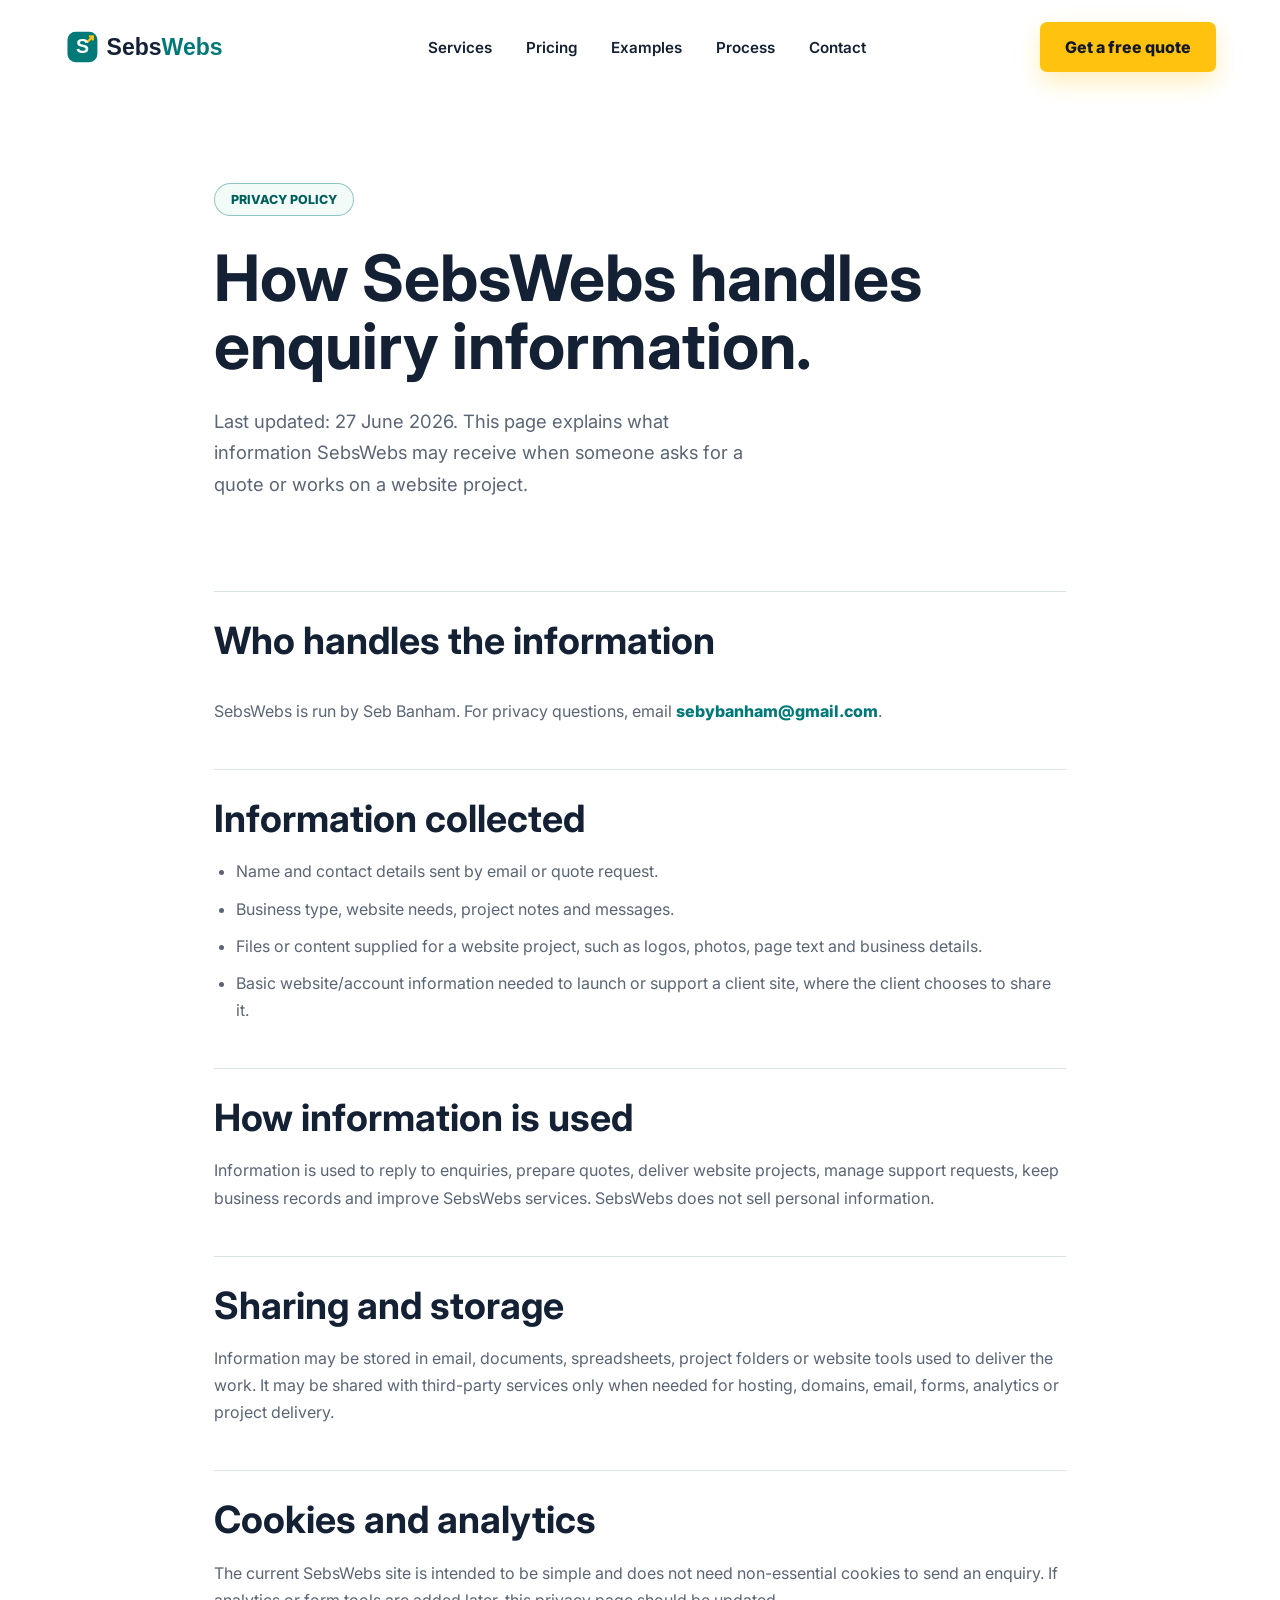
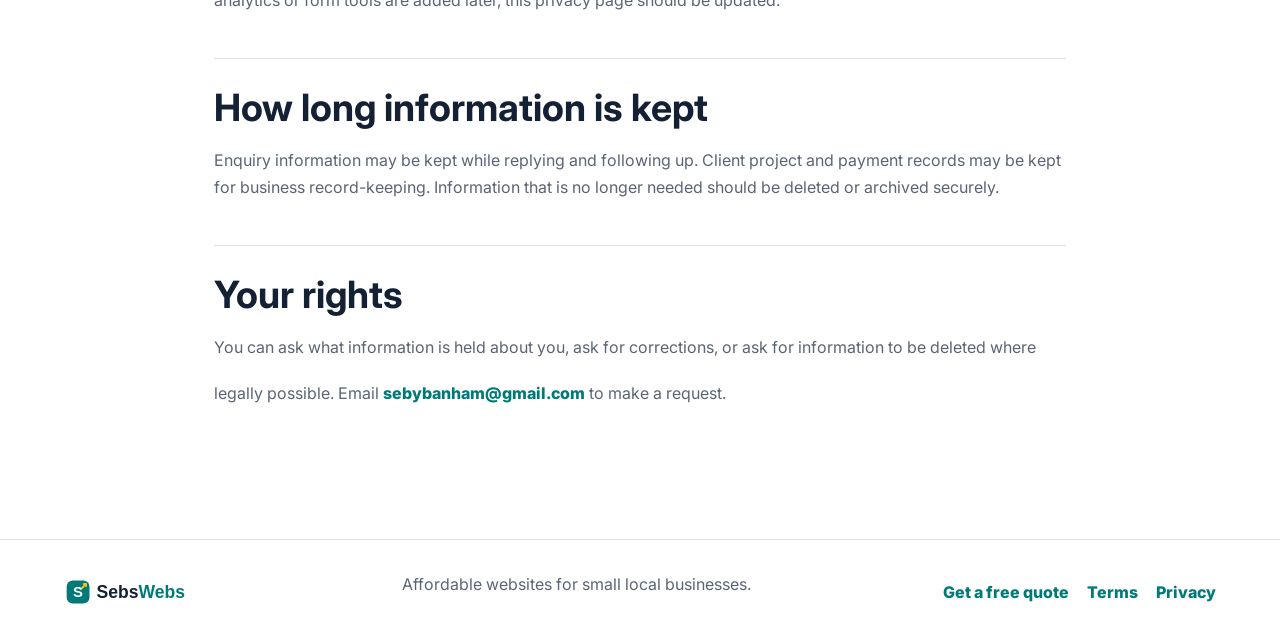
==== privacy.html @ 315a2fef "Add business terms and contact improvements" ====
<!DOCTYPE html>
<html lang="en">
<head>
  <meta charset="UTF-8">
  <meta name="viewport" content="width=device-width, initial-scale=1.0">
  <title>SebsWebs | Privacy Policy</title>
  <meta name="description" content="How SebsWebs handles enquiry and project information.">
  <link rel="preconnect" href="https://fonts.googleapis.com">
  <link rel="preconnect" href="https://fonts.gstatic.com" crossorigin>
  <link href="https://fonts.googleapis.com/css2?family=Inter:wght@400;500;600;700;800&display=swap" rel="stylesheet">
  <link rel="icon" href="assets/favicon.svg" type="image/svg+xml">
  <link rel="stylesheet" href="styles.css">
</head>
<body>
  <header class="site-header" data-header>
    <a class="brand" href="index.html#home" aria-label="SebsWebs home">
      <img src="assets/logo.svg" alt="SebsWebs">
    </a>

    <button class="menu-toggle" type="button" aria-label="Open menu" aria-expanded="false" aria-controls="site-nav">
      <span></span>
      <span></span>
      <span></span>
    </button>

    <nav class="site-nav" id="site-nav" aria-label="Main navigation">
      <a href="index.html#services">Services</a>
      <a href="index.html#pricing">Pricing</a>
      <a href="index.html#examples">Examples</a>
      <a href="index.html#process">Process</a>
      <a href="index.html#contact">Contact</a>
    </nav>

    <a class="header-cta" href="index.html#contact">Get a free quote</a>
  </header>

  <main class="legal-main">
    <section class="legal-hero section-pad">
      <p class="eyebrow">Privacy policy</p>
      <h1>How SebsWebs handles enquiry information.</h1>
      <p class="hero-text">Last updated: 27 June 2026. This page explains what information SebsWebs may receive when someone asks for a quote or works on a website project.</p>
    </section>

    <section class="legal-content section-pad">
      <article class="legal-block">
        <h2>Who handles the information</h2>
        <p>SebsWebs is run by Seb Banham. For privacy questions, email <a class="text-link" href="mailto:sebybanham@gmail.com">sebybanham@gmail.com</a>.</p>
      </article>

      <article class="legal-block">
        <h2>Information collected</h2>
        <ul>
          <li>Name and contact details sent by email or quote request.</li>
          <li>Business type, website needs, project notes and messages.</li>
          <li>Files or content supplied for a website project, such as logos, photos, page text and business details.</li>
          <li>Basic website/account information needed to launch or support a client site, where the client chooses to share it.</li>
        </ul>
      </article>

      <article class="legal-block">
        <h2>How information is used</h2>
        <p>Information is used to reply to enquiries, prepare quotes, deliver website projects, manage support requests, keep business records and improve SebsWebs services. SebsWebs does not sell personal information.</p>
      </article>

      <article class="legal-block">
        <h2>Sharing and storage</h2>
        <p>Information may be stored in email, documents, spreadsheets, project folders or website tools used to deliver the work. It may be shared with third-party services only when needed for hosting, domains, email, forms, analytics or project delivery.</p>
      </article>

      <article class="legal-block">
        <h2>Cookies and analytics</h2>
        <p>The current SebsWebs site is intended to be simple and does not need non-essential cookies to send an enquiry. If analytics or form tools are added later, this privacy page should be updated.</p>
      </article>

      <article class="legal-block">
        <h2>How long information is kept</h2>
        <p>Enquiry information may be kept while replying and following up. Client project and payment records may be kept for business record-keeping. Information that is no longer needed should be deleted or archived securely.</p>
      </article>

      <article class="legal-block">
        <h2>Your rights</h2>
        <p>You can ask what information is held about you, ask for corrections, or ask for information to be deleted where legally possible. Email <a class="text-link" href="mailto:sebybanham@gmail.com">sebybanham@gmail.com</a> to make a request.</p>
      </article>
    </section>
  </main>

  <footer class="site-footer">
    <a class="brand" href="index.html#home">
      <img src="assets/logo.svg" alt="SebsWebs">
    </a>
    <p>Affordable websites for small local businesses.</p>
    <div class="footer-links">
      <a href="index.html#contact">Get a free quote</a>
      <a href="terms.html">Terms</a>
      <a href="privacy.html">Privacy</a>
    </div>
  </footer>

  <script src="script.js"></script>
</body>
</html>
---- styles.css ----
:root {
  --ink: #142034;
  --muted: #5a6575;
  --teal: #007a78;
  --teal-dark: #005f5d;
  --mint: #e9f7f3;
  --yellow: #ffc20f;
  --yellow-dark: #e3a900;
  --coral: #f2765c;
  --line: #d9e3e4;
  --surface: #ffffff;
  --soft: #f6fbfa;
  --shadow: 0 18px 50px rgba(20, 32, 52, 0.12);
  --radius: 8px;
}

* {
  box-sizing: border-box;
}

html {
  scroll-behavior: smooth;
}

body {
  margin: 0;
  font-family: Inter, Arial, sans-serif;
  color: var(--ink);
  background: var(--surface);
  overflow-x: hidden;
}

img {
  display: block;
  max-width: 100%;
}

a {
  color: inherit;
  text-decoration: none;
}

button,
input,
select,
textarea {
  font: inherit;
}

.section-pad {
  padding: 88px clamp(20px, 5vw, 72px);
}

.site-header {
  position: sticky;
  top: 0;
  z-index: 20;
  display: grid;
  grid-template-columns: auto 1fr auto;
  align-items: center;
  gap: 32px;
  padding: 22px clamp(20px, 5vw, 72px);
  background: rgba(255, 255, 255, 0.92);
  backdrop-filter: blur(16px);
  border-bottom: 1px solid transparent;
  transition: border-color 180ms ease, box-shadow 180ms ease;
}

.site-header.is-scrolled {
  border-bottom-color: rgba(0, 122, 120, 0.12);
  box-shadow: 0 8px 30px rgba(20, 32, 52, 0.06);
}

.brand {
  display: inline-flex;
  align-items: center;
  line-height: 0;
}

.brand img {
  width: clamp(150px, 16vw, 190px);
  height: auto;
}

.site-nav {
  justify-self: center;
  display: flex;
  align-items: center;
  gap: 34px;
  font-size: 0.95rem;
  font-weight: 600;
}

.site-nav a,
.site-footer a {
  transition: color 160ms ease;
}

.site-nav a:hover,
.site-footer a:hover {
  color: var(--teal);
}

.header-cta,
.button {
  display: inline-flex;
  align-items: center;
  justify-content: center;
  gap: 10px;
  min-height: 50px;
  padding: 0 24px;
  border-radius: 7px;
  font-weight: 800;
  border: 1px solid transparent;
  cursor: pointer;
  transition: transform 160ms ease, box-shadow 160ms ease, background 160ms ease;
}

.header-cta,
.button.primary {
  background: var(--yellow);
  color: #111827;
  box-shadow: 0 10px 24px rgba(255, 194, 15, 0.28);
}

.button.primary.dark {
  background: var(--teal);
  color: #fff;
  box-shadow: 0 12px 26px rgba(0, 122, 120, 0.22);
}

.button.secondary {
  color: var(--teal-dark);
  background: #fff;
  border-color: var(--teal);
}

.header-cta:hover,
.button:hover {
  transform: translateY(-2px);
}

.menu-toggle {
  display: none;
  width: 44px;
  height: 44px;
  padding: 0;
  border: 1px solid var(--line);
  border-radius: 7px;
  background: #fff;
}

.menu-toggle span {
  display: block;
  width: 20px;
  height: 2px;
  margin: 4px auto;
  background: var(--ink);
}

.hero {
  min-height: calc(100vh - 88px);
  display: grid;
  grid-template-columns: minmax(0, 0.86fr) minmax(420px, 1.14fr);
  gap: clamp(36px, 5vw, 78px);
  align-items: center;
  padding-top: 54px;
  padding-bottom: 54px;
  overflow: hidden;
}

.hero-copy {
  max-width: 590px;
}

.eyebrow {
  display: inline-flex;
  width: fit-content;
  margin: 0 0 28px;
  padding: 8px 16px;
  border: 1px solid rgba(0, 122, 120, 0.42);
  border-radius: 999px;
  color: var(--teal-dark);
  background: rgba(233, 247, 243, 0.55);
  font-size: 0.78rem;
  font-weight: 800;
  text-transform: uppercase;
}

h1,
h2,
h3,
p {
  margin-top: 0;
}

h1 {
  margin-bottom: 26px;
  font-size: clamp(3.1rem, 6vw, 5.7rem);
  line-height: 1.06;
  letter-spacing: 0;
}

h1::first-letter {
  letter-spacing: 0;
}

h1 span {
  color: var(--teal);
}

.hero h1 {
  max-width: 12ch;
}

.hero h1::selection,
.brand::selection {
  background: var(--yellow);
}

.hero-text {
  max-width: 540px;
  color: var(--muted);
  font-size: 1.15rem;
  line-height: 1.72;
}

.hero-actions {
  display: flex;
  flex-wrap: wrap;
  gap: 14px;
  margin: 36px 0 42px;
}

.trust-list {
  display: grid;
  gap: 20px;
  padding: 0;
  margin: 0;
  list-style: none;
  color: #263449;
}

.trust-list li {
  display: flex;
  align-items: center;
  gap: 14px;
  font-weight: 600;
}

.trust-list span {
  display: inline-grid;
  place-items: center;
  width: 34px;
  height: 34px;
  border-radius: 50%;
  border: 1px solid var(--teal);
  color: var(--teal);
  font-size: 0.72rem;
  font-weight: 800;
}

.hero-media {
  position: relative;
  min-height: 640px;
}

.hero-media img {
  width: min(820px, 58vw);
  min-height: 640px;
  object-fit: cover;
  border-radius: 8px 0 0 8px;
  box-shadow: var(--shadow);
}

.proof {
  background: linear-gradient(180deg, #ffffff 0%, var(--soft) 100%);
  text-align: center;
  border-top: 1px solid rgba(0, 122, 120, 0.08);
}

.proof > p {
  margin-bottom: 42px;
  color: #334155;
  font-weight: 600;
}

.proof-grid {
  display: grid;
  grid-template-columns: repeat(4, 1fr);
  gap: 28px;
  max-width: 1080px;
  margin: 0 auto;
}

.proof-grid div {
  display: grid;
  gap: 8px;
}

.proof-grid strong {
  color: var(--teal);
  font-size: clamp(2rem, 4vw, 3.2rem);
}

.proof-grid span {
  color: var(--muted);
  font-weight: 600;
}

.section-heading {
  max-width: 760px;
  margin-bottom: 46px;
}

.section-heading.compact {
  max-width: 830px;
  margin-left: auto;
  margin-right: auto;
  text-align: center;
}

h2 {
  margin-bottom: 18px;
  font-size: clamp(2.35rem, 4.2vw, 4.2rem);
  line-height: 1.12;
}

.section-heading p:not(.eyebrow),
.process-copy p,
.contact-copy p {
  color: var(--muted);
  font-size: 1.08rem;
  line-height: 1.7;
}

.service-grid,
.example-grid {
  display: grid;
  grid-template-columns: repeat(3, 1fr);
  gap: 24px;
}

.real-work-grid {
  grid-template-columns: repeat(2, minmax(0, 1fr));
  max-width: 960px;
  margin: 0 auto;
}

.service-item,
.example-item {
  border: 1px solid var(--line);
  border-radius: var(--radius);
  background: #fff;
}

.service-item {
  padding: 30px;
}

.service-item span,
.example-item p,
.price-column p {
  color: var(--teal);
  font-weight: 800;
  text-transform: uppercase;
  font-size: 0.78rem;
}

.service-item h3,
.example-item h3 {
  margin-bottom: 12px;
  font-size: 1.35rem;
}

.service-item p {
  color: var(--muted);
  line-height: 1.65;
}

.examples {
  background: var(--soft);
}

.example-item {
  overflow: hidden;
}

.example-item img {
  width: 100%;
  aspect-ratio: 4 / 3;
  object-fit: cover;
}

.example-item div {
  padding: 24px;
}

.portfolio-item img {
  padding: 34px;
  background: #0d141f;
  object-fit: contain;
}

.portfolio-item span {
  display: block;
  color: var(--muted);
  line-height: 1.6;
}

.text-link {
  display: inline-flex;
  width: fit-content;
  margin-top: 18px;
  color: var(--teal);
  font-weight: 800;
}

.text-link:hover {
  color: var(--teal-dark);
}

.process-pricing {
  display: grid;
  grid-template-columns: 0.9fr 1.1fr;
  gap: clamp(34px, 7vw, 96px);
  align-items: center;
  background: linear-gradient(180deg, #ffffff, #fbf6e8);
}

.process-copy {
  max-width: 560px;
}

.process-copy .button {
  margin-top: 20px;
}

.process-list {
  display: grid;
  gap: 30px;
  margin: 0;
  padding: 0;
  list-style: none;
}

.process-list li {
  display: grid;
  grid-template-columns: 62px 1fr;
  gap: 22px;
  align-items: start;
}

.process-list span {
  display: grid;
  place-items: center;
  width: 62px;
  height: 62px;
  border-radius: 50%;
  color: #fff;
  background: var(--teal);
  font-size: 1.2rem;
  font-weight: 800;
  box-shadow: 0 14px 26px rgba(0, 122, 120, 0.2);
}

.process-list h3 {
  margin-bottom: 7px;
  font-size: 1.35rem;
}

.process-list p {
  color: var(--muted);
  line-height: 1.65;
}

.pricing {
  background: #fff;
}

.pricing-panel {
  position: relative;
  display: grid;
  grid-template-columns: repeat(3, 1fr);
  max-width: 1180px;
  margin: 0 auto;
  border: 1px solid var(--line);
  border-radius: var(--radius);
  background: #fff;
  box-shadow: 0 16px 42px rgba(20, 32, 52, 0.08);
}

.package-grid {
  grid-template-columns: repeat(3, minmax(0, 1fr));
  max-width: 1180px;
  gap: 18px;
  border: 0;
  background: transparent;
  box-shadow: none;
}

.price-column {
  position: relative;
  padding: 34px 28px;
  min-height: 460px;
}

.price-column + .price-column {
  border-left: 1px solid var(--line);
}

.package-grid .price-column {
  border: 1px solid var(--line);
  border-radius: var(--radius);
  background: #fff;
  box-shadow: 0 12px 30px rgba(20, 32, 52, 0.06);
}

.package-grid .price-column + .price-column {
  border-left: 1px solid var(--line);
}

.price-column h3 {
  margin-bottom: 12px;
  color: var(--teal);
  font-size: clamp(1.8rem, 2.4vw, 2.65rem);
}

.price-column span {
  display: block;
  min-height: 92px;
  color: var(--muted);
  line-height: 1.55;
}

.price-column ul {
  display: grid;
  gap: 13px;
  margin: 26px 0 0;
  padding-left: 18px;
  color: #2f3d50;
}

.pricing-note {
  max-width: 820px;
  margin: 22px auto 0;
  color: var(--muted);
  font-size: 0.95rem;
  line-height: 1.6;
  text-align: center;
}

.care-options {
  max-width: 1180px;
  margin: 72px auto 0;
}

.care-options .section-heading {
  margin-bottom: 32px;
}

.care-grid {
  display: grid;
  grid-template-columns: repeat(3, minmax(0, 1fr));
  gap: 18px;
}

.care-item {
  display: grid;
  gap: 10px;
  padding: 28px;
  border: 1px solid var(--line);
  border-radius: var(--radius);
  background: #fff;
}

.care-item p {
  margin-bottom: 0;
  color: var(--teal);
  font-size: 0.78rem;
  font-weight: 800;
  text-transform: uppercase;
}

.care-item h3 {
  margin-bottom: 0;
  font-size: clamp(1.8rem, 3vw, 2.5rem);
}

.care-item span {
  color: var(--muted);
  line-height: 1.55;
}

.payment-scope {
  max-width: 1180px;
  margin: 72px auto 0;
  padding-top: 70px;
  border-top: 1px solid var(--line);
}

.scope-grid {
  display: grid;
  grid-template-columns: repeat(3, minmax(0, 1fr));
  gap: 18px;
}

.scope-item {
  padding: 28px;
  border: 1px solid var(--line);
  border-radius: var(--radius);
  background: var(--soft);
}

.scope-item p {
  color: var(--teal);
  font-size: 0.78rem;
  font-weight: 800;
  text-transform: uppercase;
}

.scope-item h3 {
  margin-bottom: 12px;
  font-size: 1.25rem;
  line-height: 1.25;
}

.scope-item span {
  color: var(--muted);
  line-height: 1.6;
}

.featured {
  background: linear-gradient(180deg, #fffdf3, #ffffff);
}

.badge {
  position: absolute;
  top: -18px;
  left: 50%;
  transform: translateX(-50%);
  padding: 10px 16px;
  border-radius: 999px;
  background: var(--yellow);
  color: #111827;
  font-size: 0.75rem;
  font-weight: 900;
  text-transform: uppercase;
}

.contact {
  display: grid;
  grid-template-columns: 0.88fr 1.12fr;
  gap: clamp(34px, 7vw, 92px);
  align-items: start;
  background: var(--mint);
}

.contact-copy {
  max-width: 560px;
}

.quote-form {
  display: grid;
  gap: 18px;
  padding: 32px;
  border-radius: var(--radius);
  background: #fff;
  border: 1px solid rgba(0, 122, 120, 0.16);
  box-shadow: 0 16px 34px rgba(20, 32, 52, 0.08);
}

.quote-form label {
  display: grid;
  gap: 8px;
  color: #2d3b4f;
  font-weight: 800;
}

.quote-form input,
.quote-form select,
.quote-form textarea {
  width: 100%;
  border: 1px solid var(--line);
  border-radius: 7px;
  padding: 14px 15px;
  color: var(--ink);
  background: #fff;
  outline: none;
  resize: vertical;
}

.quote-form input:focus,
.quote-form select:focus,
.quote-form textarea:focus {
  border-color: var(--teal);
  box-shadow: 0 0 0 4px rgba(0, 122, 120, 0.12);
}

.form-note {
  margin: 0;
  color: var(--muted);
  font-size: 0.92rem;
  line-height: 1.5;
}

.site-footer {
  display: flex;
  align-items: center;
  justify-content: space-between;
  gap: 24px;
  padding: 34px clamp(20px, 5vw, 72px);
  border-top: 1px solid var(--line);
  color: var(--muted);
}

.site-footer .brand {
  flex: 0 0 auto;
}

.site-footer .brand img {
  width: 145px;
}

.site-footer a:last-child {
  color: var(--teal);
  font-weight: 800;
}

.footer-links {
  display: flex;
  align-items: center;
  gap: 18px;
  flex-wrap: wrap;
}

.footer-links a {
  color: var(--teal);
  font-weight: 800;
}

.legal-main {
  max-width: 980px;
  margin: 0 auto;
}

.legal-hero {
  padding-bottom: 36px;
}

.legal-hero h1 {
  max-width: 850px;
  font-size: clamp(2.8rem, 5vw, 4.8rem);
}

.legal-content {
  padding-top: 36px;
}

.legal-block {
  padding: 28px 0;
  border-top: 1px solid var(--line);
}

.legal-block h2 {
  font-size: clamp(1.65rem, 3vw, 2.35rem);
}

.legal-block p,
.legal-block li {
  color: var(--muted);
  line-height: 1.7;
}

.legal-block ul {
  display: grid;
  gap: 10px;
  padding-left: 22px;
}

@media (max-width: 1020px) {
  .site-header {
    grid-template-columns: auto auto;
    justify-content: space-between;
  }

  .menu-toggle {
    display: block;
    justify-self: end;
    margin-left: auto;
  }

  .site-nav,
  .header-cta {
    display: none;
  }

  .site-header.is-open {
    grid-template-columns: auto auto;
  }

  .site-header.is-open .site-nav {
    grid-column: 1 / -1;
    display: grid;
    justify-self: stretch;
    gap: 0;
    padding: 10px 0;
    border-top: 1px solid var(--line);
  }

  .site-header.is-open .site-nav a {
    padding: 16px 0;
  }

  .hero,
  .process-pricing,
  .contact {
    grid-template-columns: 1fr;
  }

  .hero {
    min-height: auto;
    padding-top: 48px;
    width: 100%;
    max-width: 100vw;
  }

  .hero h1 {
    max-width: 11ch;
  }

  .hero-copy,
  .hero-text,
  .hero-actions {
    width: 100%;
    min-width: 0;
  }

  .hero-media {
    min-height: 420px;
  }

  .hero-media img {
    width: 100%;
    min-height: 420px;
    border-radius: var(--radius);
  }

  .service-grid,
  .example-grid,
  .pricing-panel,
  .proof-grid,
  .care-grid,
  .scope-grid {
    grid-template-columns: repeat(2, 1fr);
  }

  .price-column + .price-column {
    border-left: 0;
    border-top: 1px solid var(--line);
  }

  .package-grid .price-column,
  .package-grid .price-column + .price-column {
    border: 1px solid var(--line);
  }
}

@media (max-width: 700px) {
  .section-pad {
    padding: 64px 20px;
  }

  .site-header {
    padding: 18px 20px;
  }

  .brand {
    max-width: 170px;
  }

  .brand img {
    width: 150px;
  }

  .eyebrow {
    max-width: 100%;
    white-space: normal;
  }

  h1 {
    font-size: clamp(2.65rem, 11.8vw, 3.35rem);
    line-height: 1.08;
  }

  .hero h1 {
    max-width: 100%;
  }

  .hero-copy,
  .hero-text,
  .hero-actions,
  .trust-list {
    max-width: calc(100vw - 40px);
  }

  .hero-text {
    overflow-wrap: break-word;
  }

  .hero-actions,
  .button,
  .header-cta {
    width: 100%;
    max-width: 100%;
  }

  .proof-grid,
  .service-grid,
  .example-grid,
  .pricing-panel,
  .care-grid,
  .scope-grid {
    grid-template-columns: 1fr;
  }

  .price-column {
    padding: 34px 26px;
    min-height: auto;
  }

  .process-list li {
    grid-template-columns: 48px 1fr;
  }

  .process-list span {
    width: 48px;
    height: 48px;
  }

  .quote-form {
    padding: 24px;
  }

  .site-footer {
    align-items: flex-start;
    flex-direction: column;
  }

  .footer-links {
    align-items: flex-start;
    flex-direction: column;
    gap: 10px;
  }
}
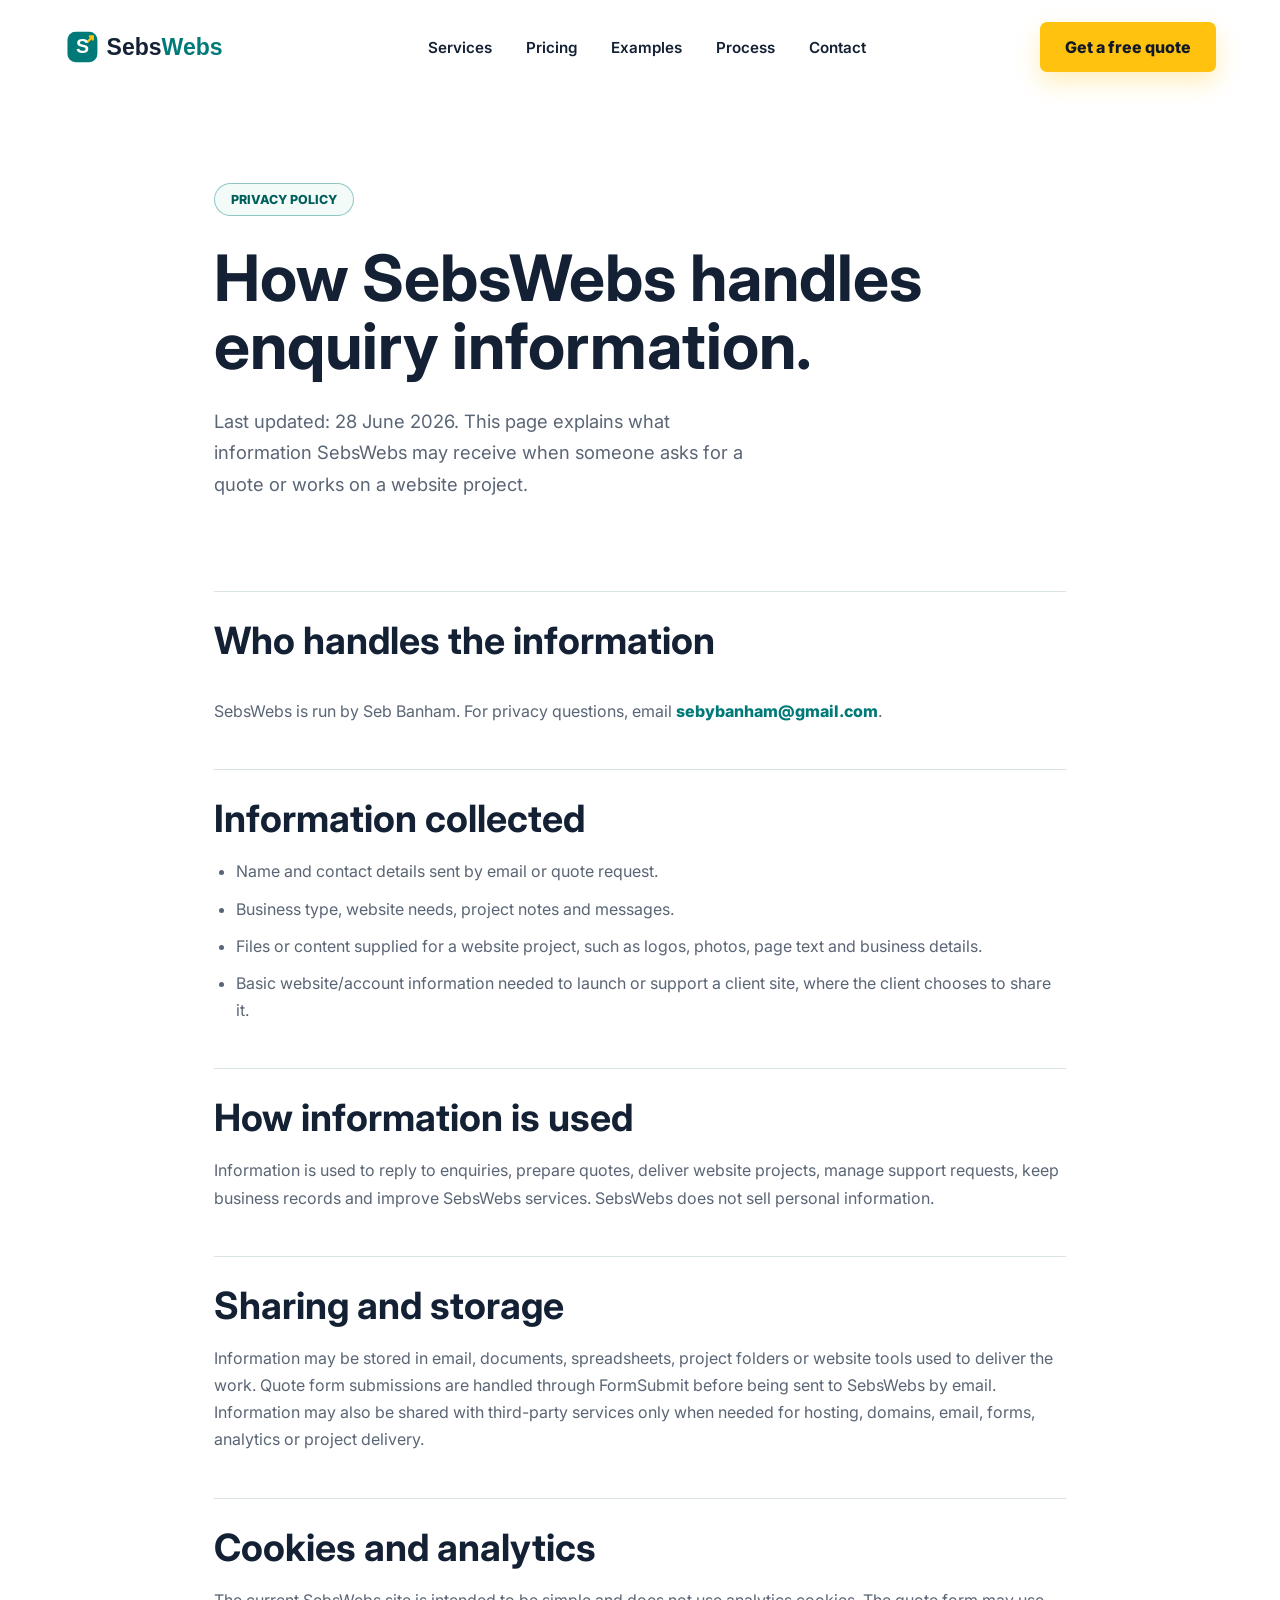
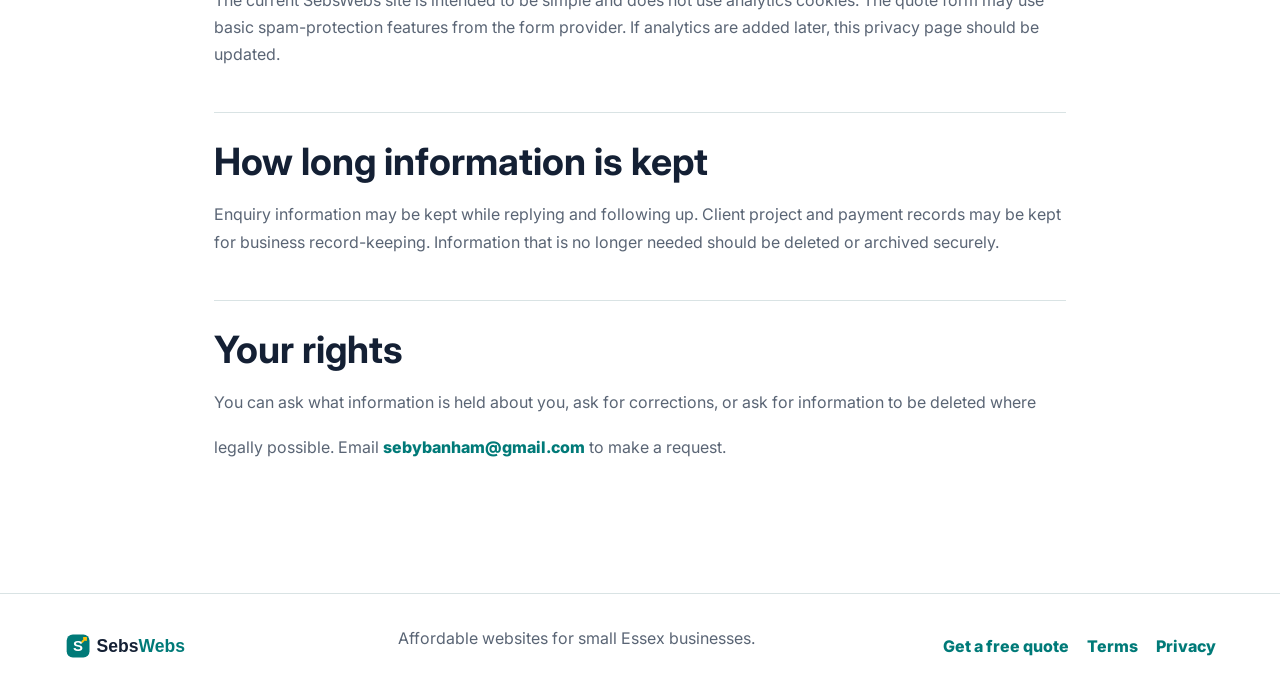
==== commit a8fdae54: "System.Collections.Hashtable.Message" ====
--- a/privacy.html
+++ b/privacy.html
@@ -38,7 +38,7 @@
     <section class="legal-hero section-pad">
       <p class="eyebrow">Privacy policy</p>
       <h1>How SebsWebs handles enquiry information.</h1>
-      <p class="hero-text">Last updated: 27 June 2026. This page explains what information SebsWebs may receive when someone asks for a quote or works on a website project.</p>
+      <p class="hero-text">Last updated: 28 June 2026. This page explains what information SebsWebs may receive when someone asks for a quote or works on a website project.</p>
     </section>
 
     <section class="legal-content section-pad">
@@ -64,12 +64,12 @@
 
       <article class="legal-block">
         <h2>Sharing and storage</h2>
-        <p>Information may be stored in email, documents, spreadsheets, project folders or website tools used to deliver the work. It may be shared with third-party services only when needed for hosting, domains, email, forms, analytics or project delivery.</p>
+          <p>Information may be stored in email, documents, spreadsheets, project folders or website tools used to deliver the work. Quote form submissions are handled through FormSubmit before being sent to SebsWebs by email. Information may also be shared with third-party services only when needed for hosting, domains, email, forms, analytics or project delivery.</p>
       </article>
 
       <article class="legal-block">
         <h2>Cookies and analytics</h2>
-        <p>The current SebsWebs site is intended to be simple and does not need non-essential cookies to send an enquiry. If analytics or form tools are added later, this privacy page should be updated.</p>
+          <p>The current SebsWebs site is intended to be simple and does not use analytics cookies. The quote form may use basic spam-protection features from the form provider. If analytics are added later, this privacy page should be updated.</p>
       </article>
 
       <article class="legal-block">
@@ -88,7 +88,7 @@
     <a class="brand" href="index.html#home">
       <img src="assets/logo.svg" alt="SebsWebs">
     </a>
-    <p>Affordable websites for small local businesses.</p>
+    <p>Affordable websites for small Essex businesses.</p>
     <div class="footer-links">
       <a href="index.html#contact">Get a free quote</a>
       <a href="terms.html">Terms</a>
--- a/styles.css
+++ b/styles.css
@@ -1,4 +1,4 @@
-:root {
+﻿:root {
   --ink: #142034;
   --muted: #5a6575;
   --teal: #007a78;
@@ -697,11 +697,35 @@
   box-shadow: 0 0 0 4px rgba(0, 122, 120, 0.12);
 }
 
+.quote-form button:disabled {
+  cursor: wait;
+  opacity: 0.72;
+}
+
+.hidden-field {
+  display: none;
+}
+
 .form-note {
   margin: 0;
   color: var(--muted);
   font-size: 0.92rem;
   line-height: 1.5;
+}
+
+.form-note[data-state="success"] {
+  color: #146c43;
+  font-weight: 700;
+}
+
+.form-note[data-state="error"] {
+  color: #9b1c1c;
+  font-weight: 700;
+}
+
+.form-note[data-state="pending"] {
+  color: var(--teal);
+  font-weight: 700;
 }
 
 .site-footer {
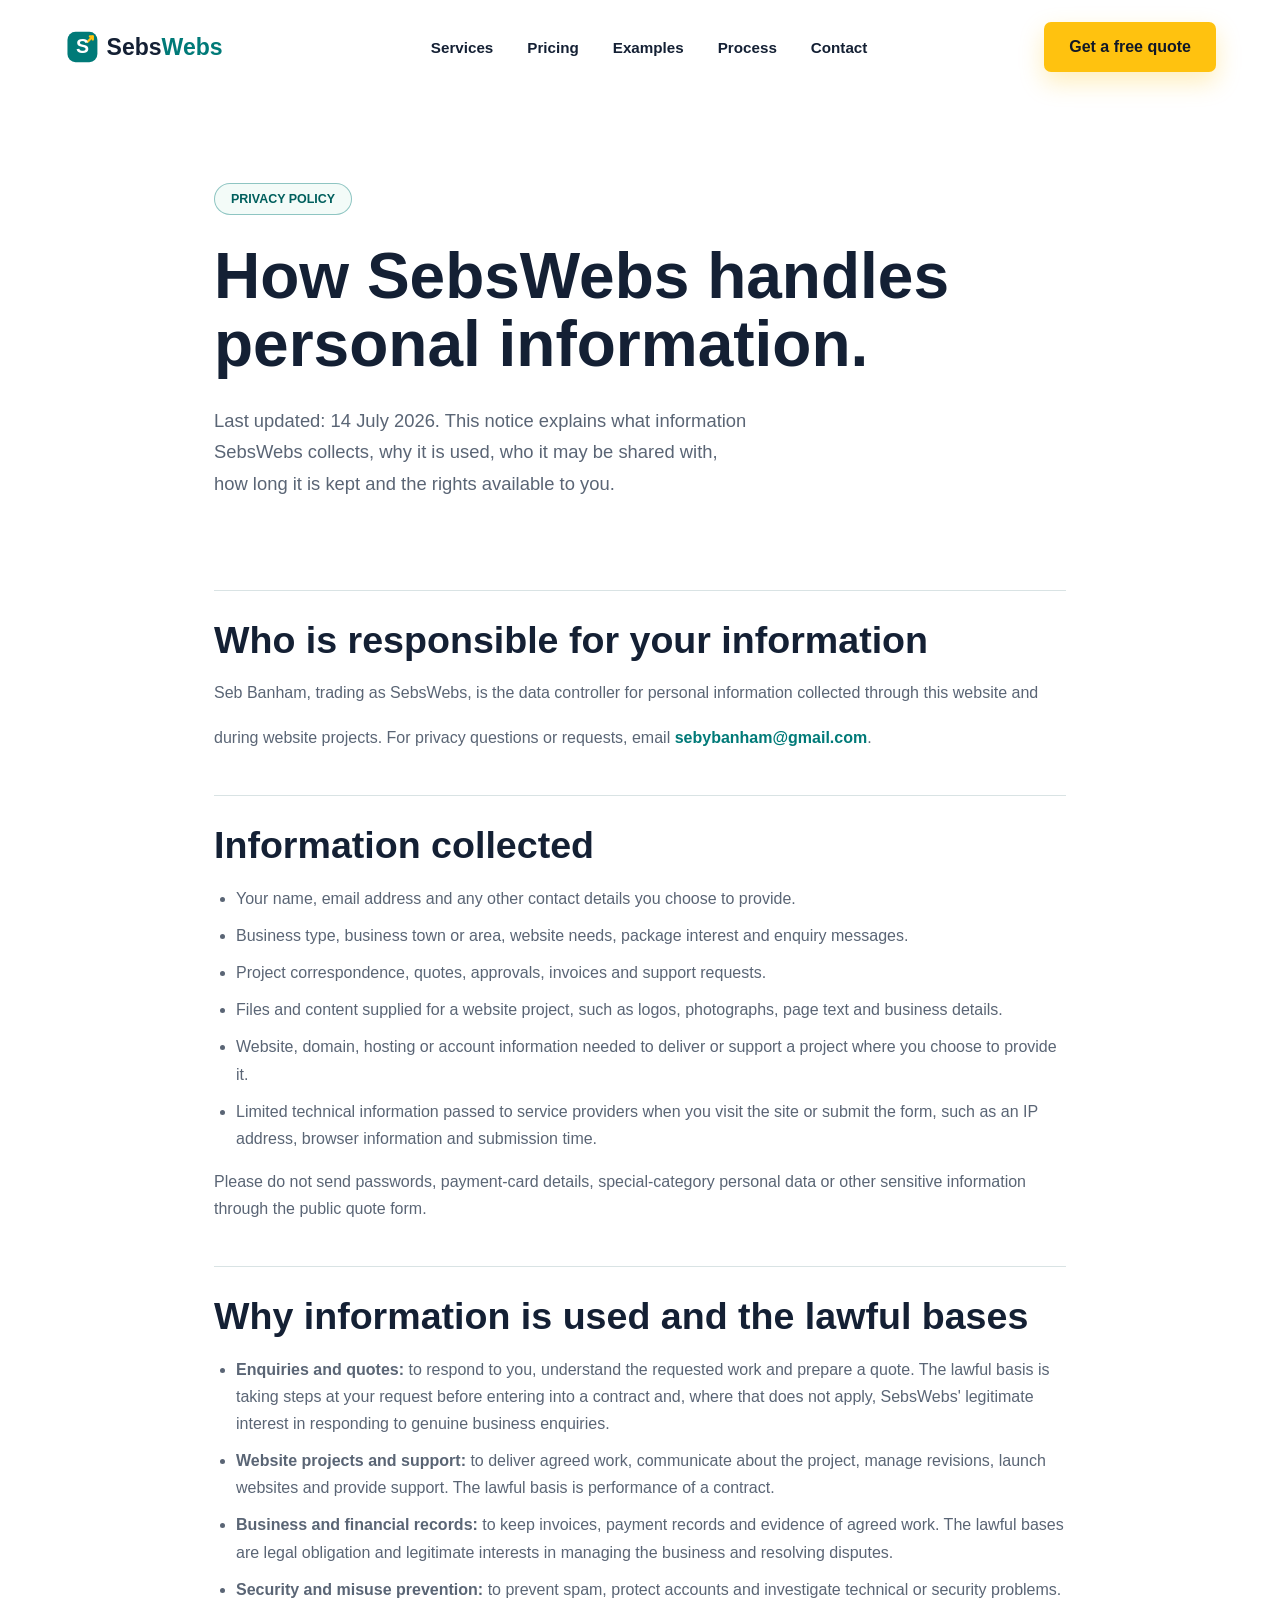
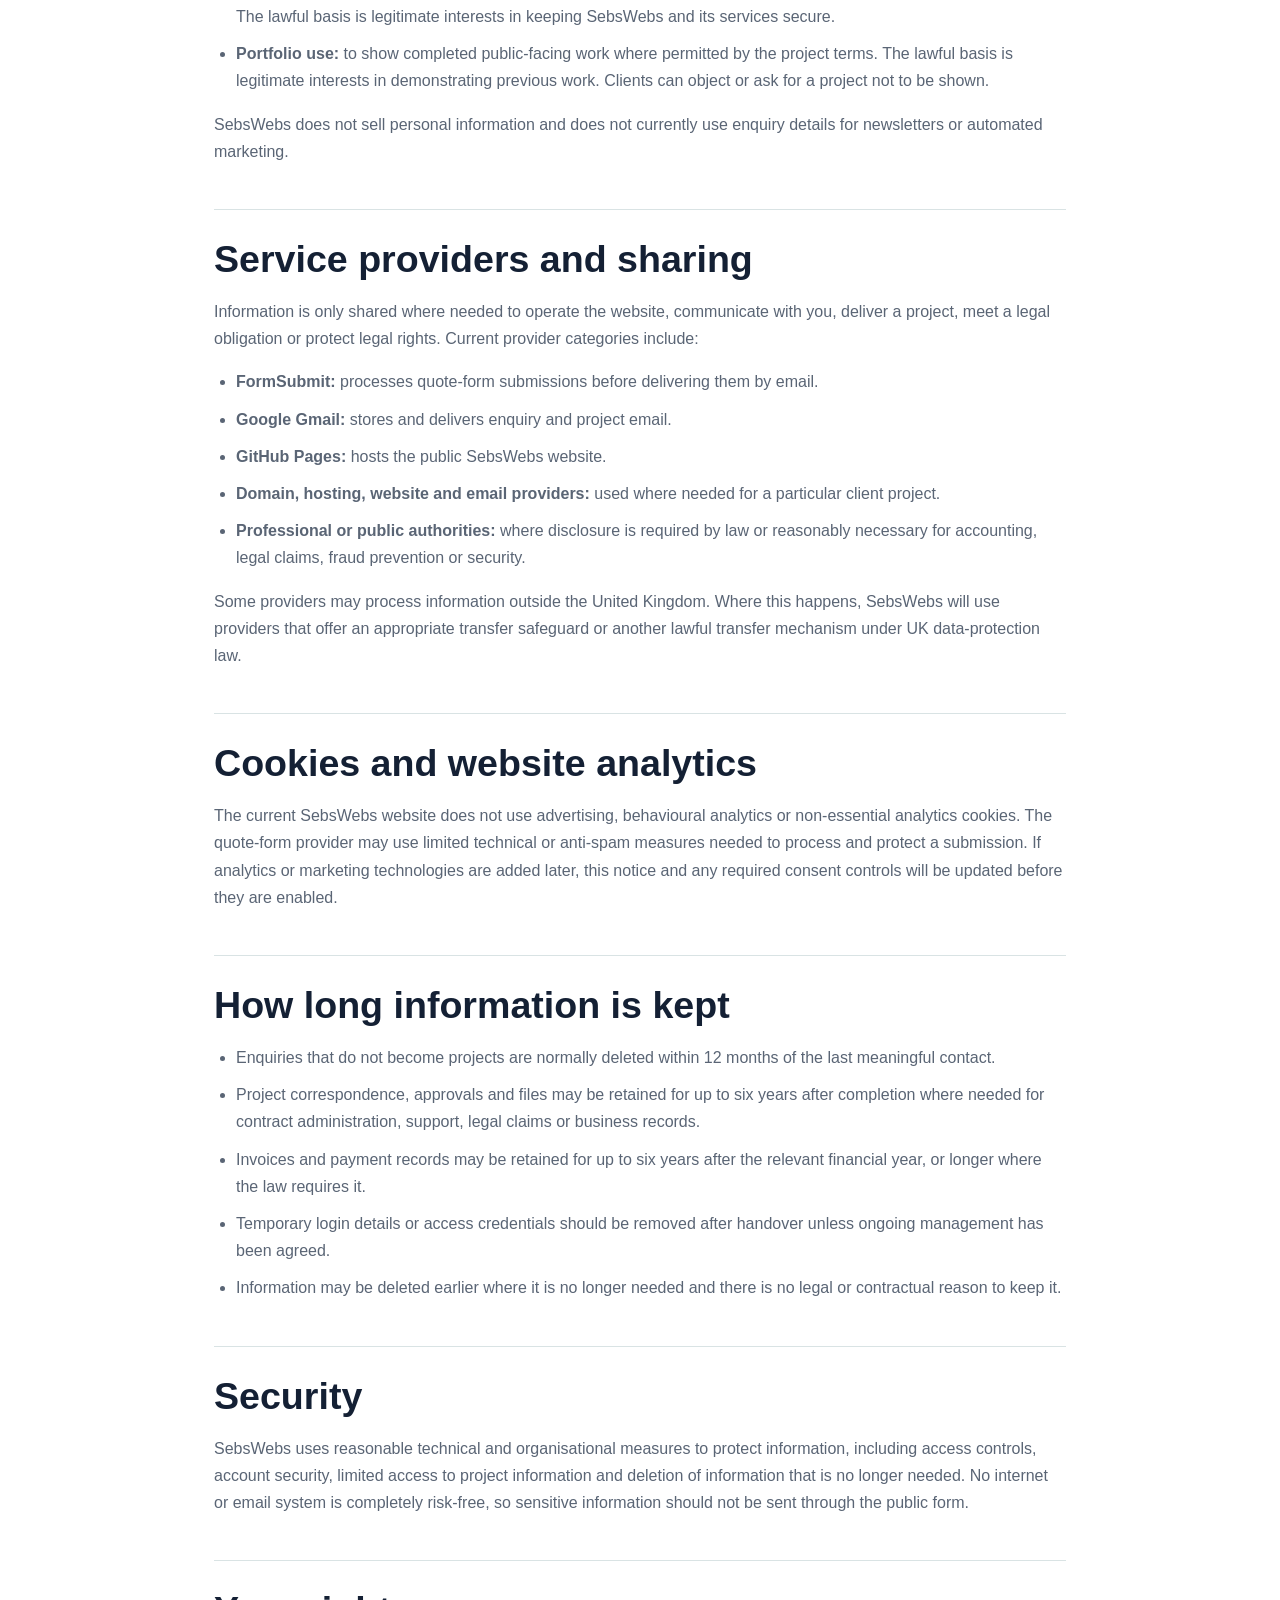
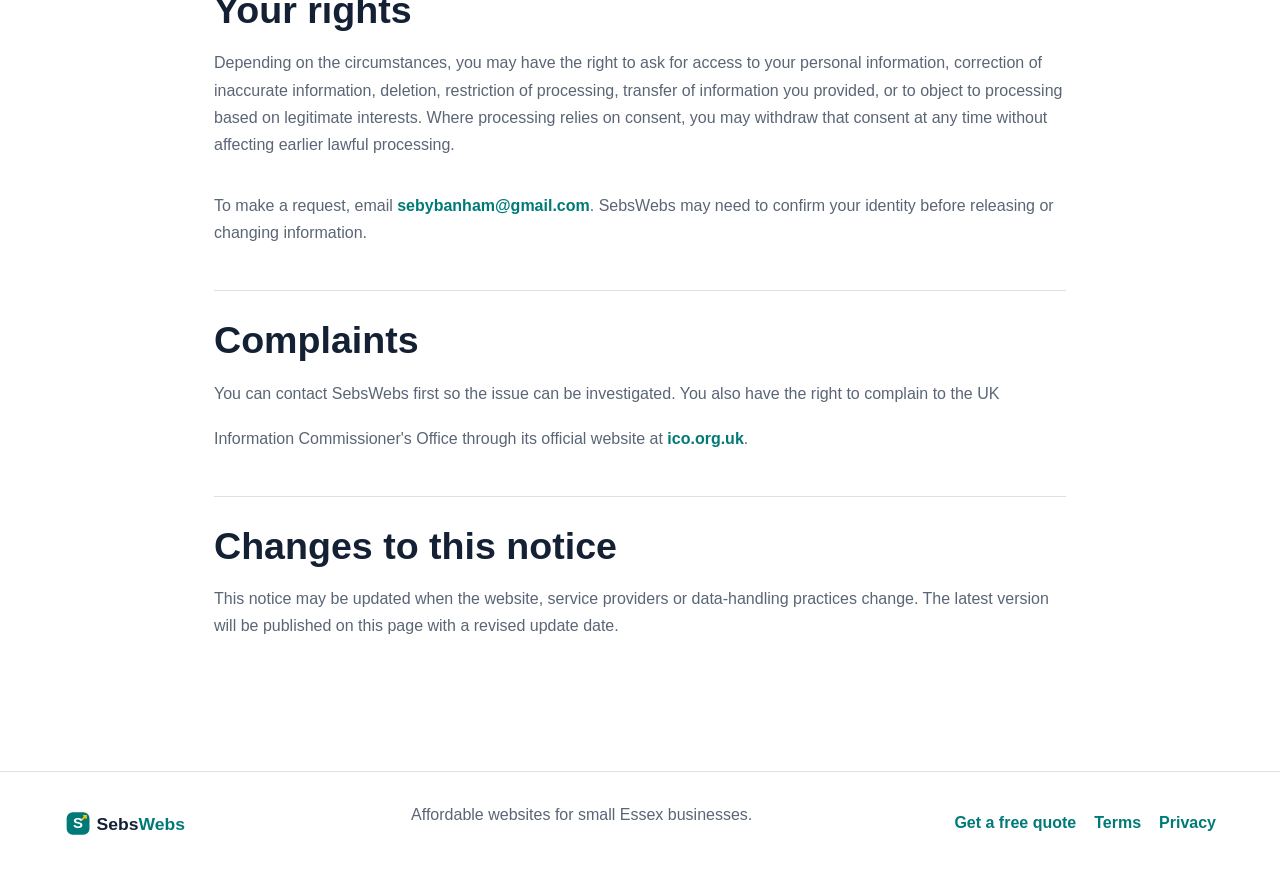
==== commit e1dbafba: "Strengthen privacy notice" ====
--- a/privacy.html
+++ b/privacy.html
@@ -4,11 +4,18 @@
   <meta charset="UTF-8">
   <meta name="viewport" content="width=device-width, initial-scale=1.0">
   <title>SebsWebs | Privacy Policy</title>
-  <meta name="description" content="How SebsWebs handles enquiry and project information.">
-  <link rel="preconnect" href="https://fonts.googleapis.com">
-  <link rel="preconnect" href="https://fonts.gstatic.com" crossorigin>
-  <link href="https://fonts.googleapis.com/css2?family=Inter:wght@400;500;600;700;800&display=swap" rel="stylesheet">
-  <link rel="icon" href="assets/favicon.svg" type="image/svg+xml">
+  <meta name="description" content="How SebsWebs collects, uses, stores and protects enquiry and project information.">
+  <link rel="canonical" href="https://sebswebs.co.uk/privacy.html">
+  <meta name="theme-color" content="#007a78">
+  <meta property="og:type" content="website">
+  <meta property="og:site_name" content="SebsWebs">
+  <meta property="og:title" content="SebsWebs | Privacy Policy">
+  <meta property="og:description" content="How SebsWebs collects, uses, stores and protects enquiry and project information.">
+  <meta property="og:url" content="https://sebswebs.co.uk/privacy.html">
+  <meta property="og:image" content="https://sebswebs.co.uk/assets/hero-workspace.png">
+  <meta name="twitter:card" content="summary_large_image">
+  <link rel="icon" href="/favicon.ico" sizes="any">
+  <link rel="icon" href="/assets/favicon.svg" type="image/svg+xml">
   <link rel="stylesheet" href="styles.css">
 </head>
 <body>
@@ -37,49 +44,89 @@
   <main class="legal-main">
     <section class="legal-hero section-pad">
       <p class="eyebrow">Privacy policy</p>
-      <h1>How SebsWebs handles enquiry information.</h1>
-      <p class="hero-text">Last updated: 28 June 2026. This page explains what information SebsWebs may receive when someone asks for a quote or works on a website project.</p>
+      <h1>How SebsWebs handles personal information.</h1>
+      <p class="hero-text">Last updated: 14 July 2026. This notice explains what information SebsWebs collects, why it is used, who it may be shared with, how long it is kept and the rights available to you.</p>
     </section>
 
     <section class="legal-content section-pad">
       <article class="legal-block">
-        <h2>Who handles the information</h2>
-        <p>SebsWebs is run by Seb Banham. For privacy questions, email <a class="text-link" href="mailto:sebybanham@gmail.com">sebybanham@gmail.com</a>.</p>
+        <h2>Who is responsible for your information</h2>
+        <p>Seb Banham, trading as SebsWebs, is the data controller for personal information collected through this website and during website projects. For privacy questions or requests, email <a class="text-link" href="mailto:sebybanham@gmail.com">sebybanham@gmail.com</a>.</p>
       </article>
 
       <article class="legal-block">
         <h2>Information collected</h2>
         <ul>
-          <li>Name and contact details sent by email or quote request.</li>
-          <li>Business type, website needs, project notes and messages.</li>
-          <li>Files or content supplied for a website project, such as logos, photos, page text and business details.</li>
-          <li>Basic website/account information needed to launch or support a client site, where the client chooses to share it.</li>
+          <li>Your name, email address and any other contact details you choose to provide.</li>
+          <li>Business type, business town or area, website needs, package interest and enquiry messages.</li>
+          <li>Project correspondence, quotes, approvals, invoices and support requests.</li>
+          <li>Files and content supplied for a website project, such as logos, photographs, page text and business details.</li>
+          <li>Website, domain, hosting or account information needed to deliver or support a project where you choose to provide it.</li>
+          <li>Limited technical information passed to service providers when you visit the site or submit the form, such as an IP address, browser information and submission time.</li>
+        </ul>
+        <p>Please do not send passwords, payment-card details, special-category personal data or other sensitive information through the public quote form.</p>
+      </article>
+
+      <article class="legal-block">
+        <h2>Why information is used and the lawful bases</h2>
+        <ul>
+          <li><strong>Enquiries and quotes:</strong> to respond to you, understand the requested work and prepare a quote. The lawful basis is taking steps at your request before entering into a contract and, where that does not apply, SebsWebs' legitimate interest in responding to genuine business enquiries.</li>
+          <li><strong>Website projects and support:</strong> to deliver agreed work, communicate about the project, manage revisions, launch websites and provide support. The lawful basis is performance of a contract.</li>
+          <li><strong>Business and financial records:</strong> to keep invoices, payment records and evidence of agreed work. The lawful bases are legal obligation and legitimate interests in managing the business and resolving disputes.</li>
+          <li><strong>Security and misuse prevention:</strong> to prevent spam, protect accounts and investigate technical or security problems. The lawful basis is legitimate interests in keeping SebsWebs and its services secure.</li>
+          <li><strong>Portfolio use:</strong> to show completed public-facing work where permitted by the project terms. The lawful basis is legitimate interests in demonstrating previous work. Clients can object or ask for a project not to be shown.</li>
+        </ul>
+        <p>SebsWebs does not sell personal information and does not currently use enquiry details for newsletters or automated marketing.</p>
+      </article>
+
+      <article class="legal-block">
+        <h2>Service providers and sharing</h2>
+        <p>Information is only shared where needed to operate the website, communicate with you, deliver a project, meet a legal obligation or protect legal rights. Current provider categories include:</p>
+        <ul>
+          <li><strong>FormSubmit:</strong> processes quote-form submissions before delivering them by email.</li>
+          <li><strong>Google Gmail:</strong> stores and delivers enquiry and project email.</li>
+          <li><strong>GitHub Pages:</strong> hosts the public SebsWebs website.</li>
+          <li><strong>Domain, hosting, website and email providers:</strong> used where needed for a particular client project.</li>
+          <li><strong>Professional or public authorities:</strong> where disclosure is required by law or reasonably necessary for accounting, legal claims, fraud prevention or security.</li>
+        </ul>
+        <p>Some providers may process information outside the United Kingdom. Where this happens, SebsWebs will use providers that offer an appropriate transfer safeguard or another lawful transfer mechanism under UK data-protection law.</p>
+      </article>
+
+      <article class="legal-block">
+        <h2>Cookies and website analytics</h2>
+        <p>The current SebsWebs website does not use advertising, behavioural analytics or non-essential analytics cookies. The quote-form provider may use limited technical or anti-spam measures needed to process and protect a submission. If analytics or marketing technologies are added later, this notice and any required consent controls will be updated before they are enabled.</p>
+      </article>
+
+      <article class="legal-block">
+        <h2>How long information is kept</h2>
+        <ul>
+          <li>Enquiries that do not become projects are normally deleted within 12 months of the last meaningful contact.</li>
+          <li>Project correspondence, approvals and files may be retained for up to six years after completion where needed for contract administration, support, legal claims or business records.</li>
+          <li>Invoices and payment records may be retained for up to six years after the relevant financial year, or longer where the law requires it.</li>
+          <li>Temporary login details or access credentials should be removed after handover unless ongoing management has been agreed.</li>
+          <li>Information may be deleted earlier where it is no longer needed and there is no legal or contractual reason to keep it.</li>
         </ul>
       </article>
 
       <article class="legal-block">
-        <h2>How information is used</h2>
-        <p>Information is used to reply to enquiries, prepare quotes, deliver website projects, manage support requests, keep business records and improve SebsWebs services. SebsWebs does not sell personal information.</p>
-      </article>
-
-      <article class="legal-block">
-        <h2>Sharing and storage</h2>
-          <p>Information may be stored in email, documents, spreadsheets, project folders or website tools used to deliver the work. Quote form submissions are handled through FormSubmit before being sent to SebsWebs by email. Information may also be shared with third-party services only when needed for hosting, domains, email, forms, analytics or project delivery.</p>
-      </article>
-
-      <article class="legal-block">
-        <h2>Cookies and analytics</h2>
-          <p>The current SebsWebs site is intended to be simple and does not use analytics cookies. The quote form may use basic spam-protection features from the form provider. If analytics are added later, this privacy page should be updated.</p>
-      </article>
-
-      <article class="legal-block">
-        <h2>How long information is kept</h2>
-        <p>Enquiry information may be kept while replying and following up. Client project and payment records may be kept for business record-keeping. Information that is no longer needed should be deleted or archived securely.</p>
+        <h2>Security</h2>
+        <p>SebsWebs uses reasonable technical and organisational measures to protect information, including access controls, account security, limited access to project information and deletion of information that is no longer needed. No internet or email system is completely risk-free, so sensitive information should not be sent through the public form.</p>
       </article>
 
       <article class="legal-block">
         <h2>Your rights</h2>
-        <p>You can ask what information is held about you, ask for corrections, or ask for information to be deleted where legally possible. Email <a class="text-link" href="mailto:sebybanham@gmail.com">sebybanham@gmail.com</a> to make a request.</p>
+        <p>Depending on the circumstances, you may have the right to ask for access to your personal information, correction of inaccurate information, deletion, restriction of processing, transfer of information you provided, or to object to processing based on legitimate interests. Where processing relies on consent, you may withdraw that consent at any time without affecting earlier lawful processing.</p>
+        <p>To make a request, email <a class="text-link" href="mailto:sebybanham@gmail.com">sebybanham@gmail.com</a>. SebsWebs may need to confirm your identity before releasing or changing information.</p>
+      </article>
+
+      <article class="legal-block">
+        <h2>Complaints</h2>
+        <p>You can contact SebsWebs first so the issue can be investigated. You also have the right to complain to the UK Information Commissioner's Office through its official website at <a class="text-link" href="https://ico.org.uk/make-a-complaint/data-protection-complaints/" target="_blank" rel="noopener">ico.org.uk</a>.</p>
+      </article>
+
+      <article class="legal-block">
+        <h2>Changes to this notice</h2>
+        <p>This notice may be updated when the website, service providers or data-handling practices change. The latest version will be published on this page with a revised update date.</p>
       </article>
     </section>
   </main>
--- a/styles.css
+++ b/styles.css
@@ -1,4 +1,4 @@
-﻿:root {
+:root {
   --ink: #142034;
   --muted: #5a6575;
   --teal: #007a78;
@@ -30,6 +30,10 @@
   overflow-x: hidden;
 }
 
+body.dialog-open {
+  overflow: hidden;
+}
+
 img {
   display: block;
   max-width: 100%;
@@ -728,6 +732,66 @@
   font-weight: 700;
 }
 
+.form-dialog {
+  position: fixed;
+  inset: 0;
+  z-index: 80;
+  display: grid;
+  place-items: center;
+  padding: 22px;
+}
+
+.form-dialog[hidden] {
+  display: none;
+}
+
+.form-dialog-backdrop {
+  position: absolute;
+  inset: 0;
+  background: rgba(20, 32, 52, 0.56);
+}
+
+.form-dialog-panel {
+  position: relative;
+  z-index: 1;
+  width: min(100%, 440px);
+  padding: 30px;
+  border-radius: var(--radius);
+  background: #fff;
+  border: 1px solid rgba(0, 122, 120, 0.16);
+  box-shadow: 0 24px 70px rgba(20, 32, 52, 0.24);
+  text-align: center;
+}
+
+.form-dialog-icon {
+  display: inline-grid;
+  place-items: center;
+  width: 52px;
+  height: 52px;
+  margin-bottom: 18px;
+  border-radius: 50%;
+  background: var(--teal);
+  color: #fff;
+  font-size: 0.92rem;
+  font-weight: 900;
+  letter-spacing: 0.04em;
+}
+
+.form-dialog[data-state="error"] .form-dialog-icon {
+  background: #9b1c1c;
+}
+
+.form-dialog-panel h3 {
+  margin: 0 0 10px;
+  font-size: 1.35rem;
+}
+
+.form-dialog-panel p {
+  margin: 0 0 22px;
+  color: var(--muted);
+  line-height: 1.6;
+}
+
 .site-footer {
   display: flex;
   align-items: center;
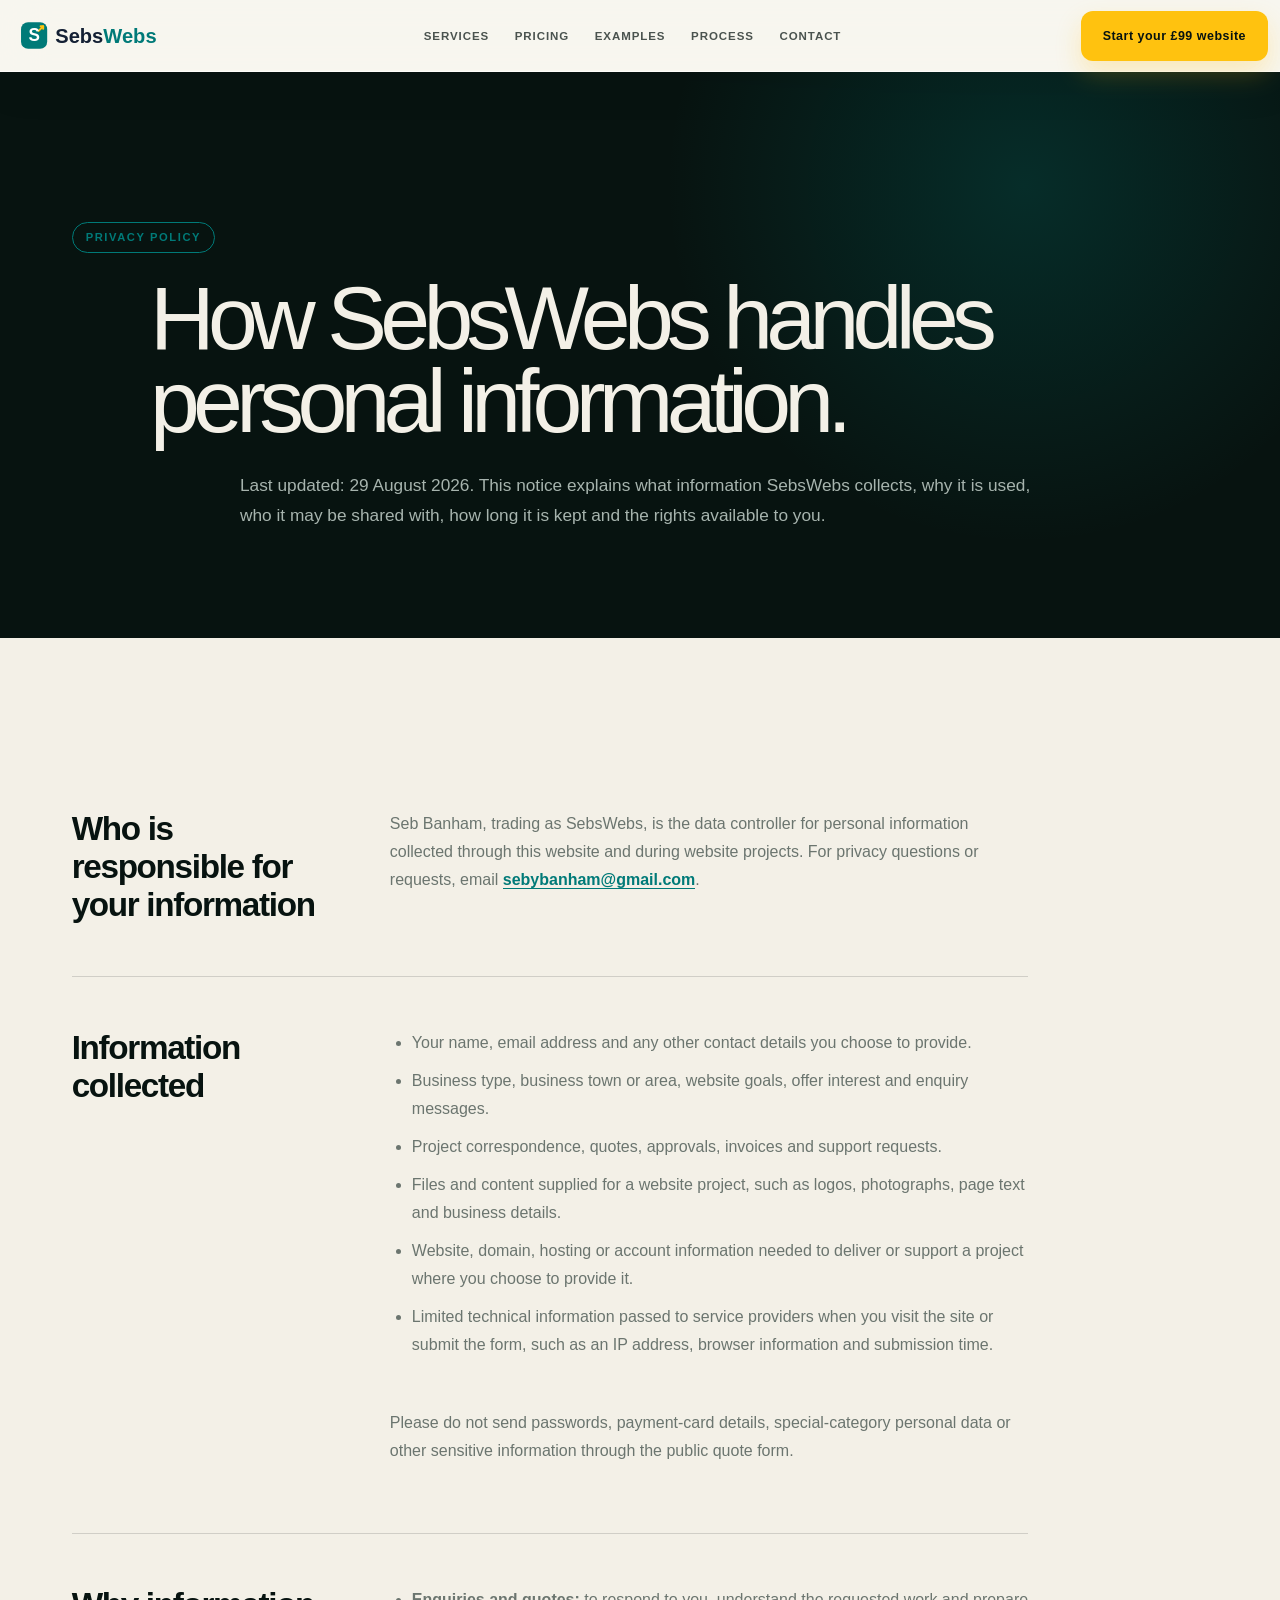
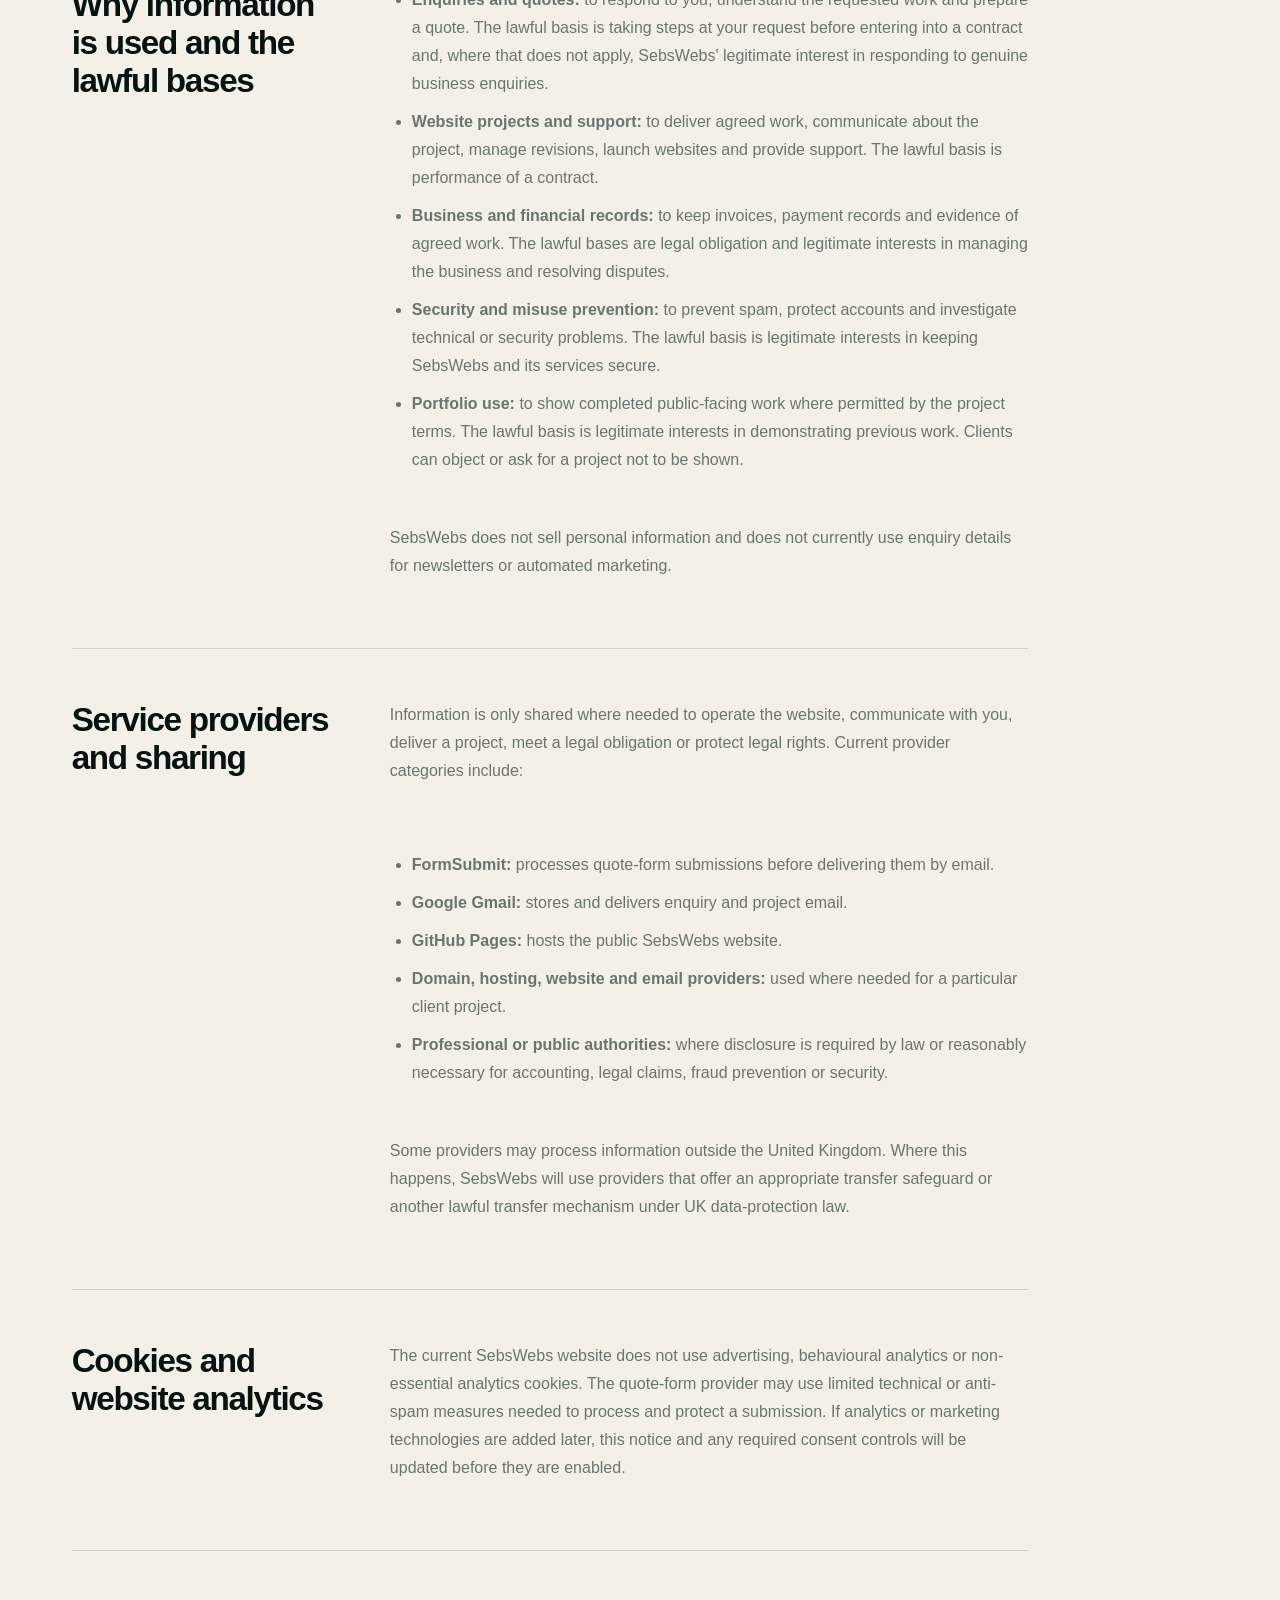
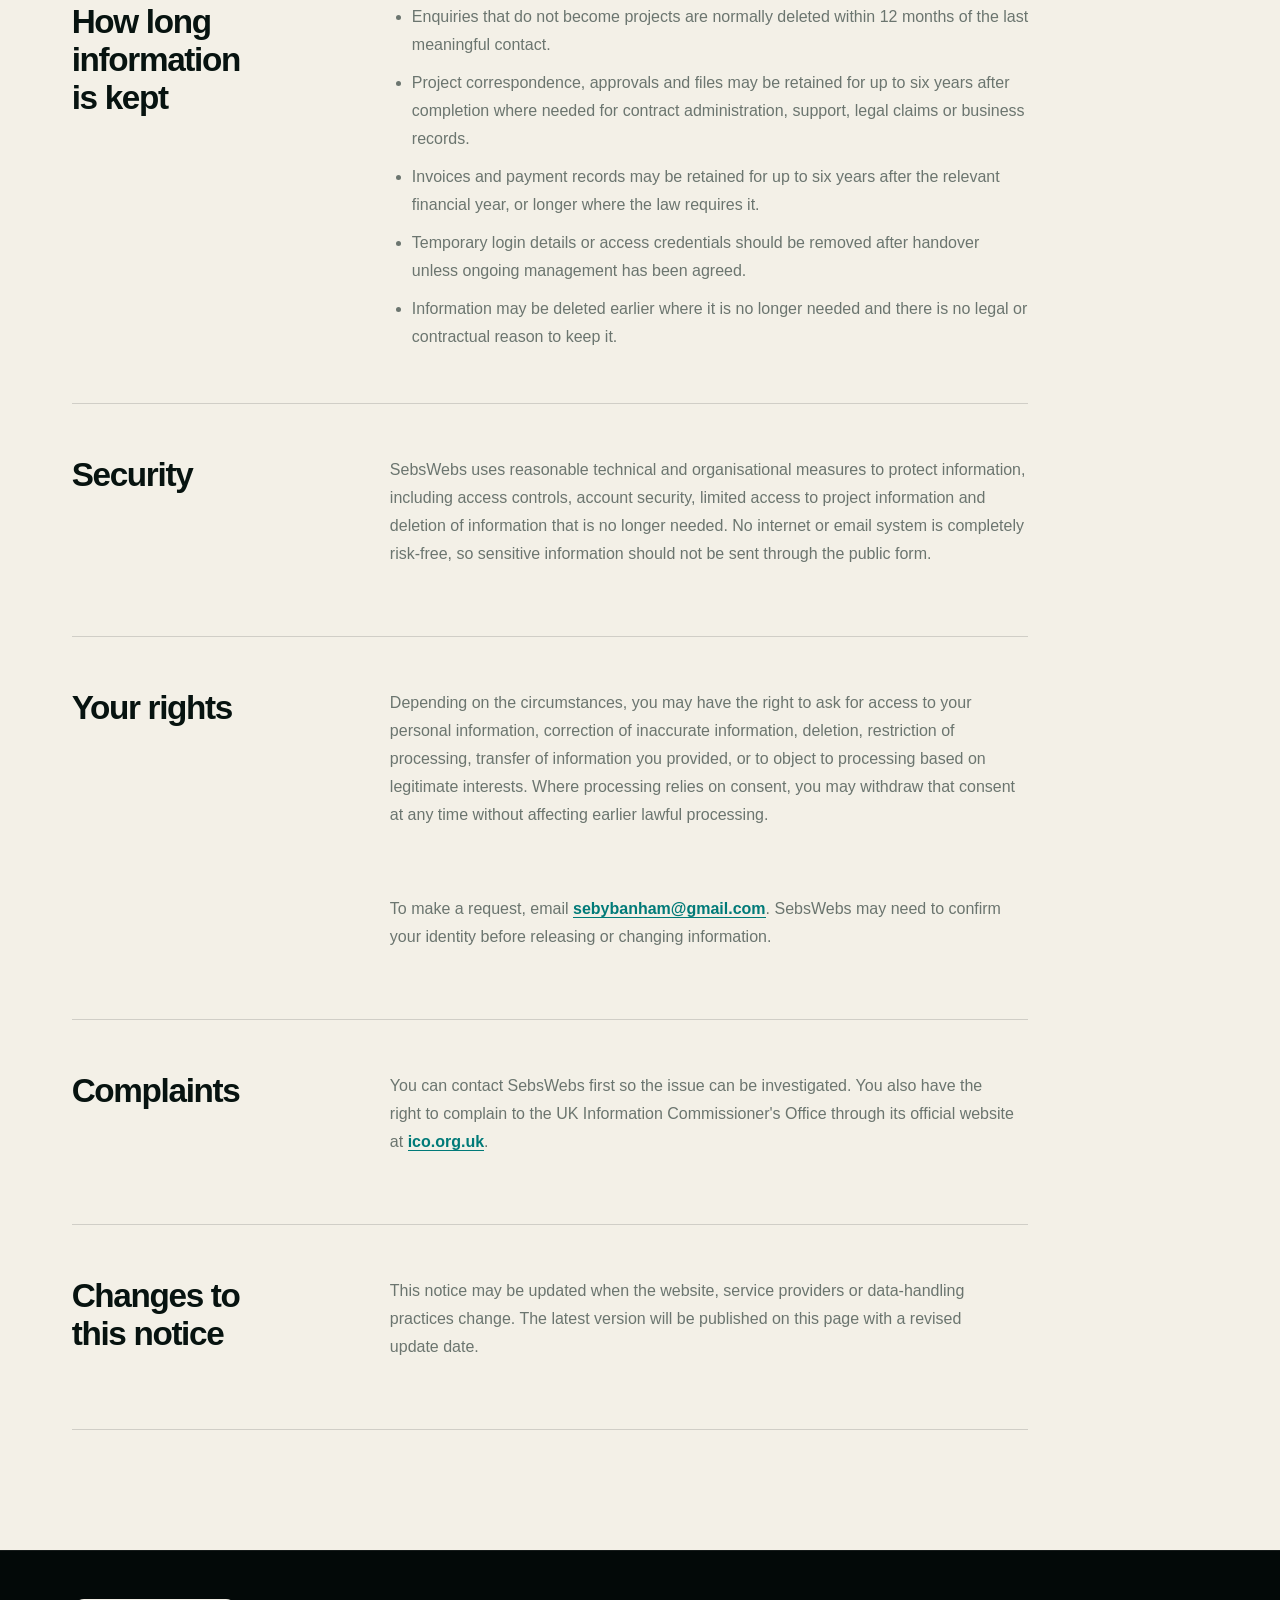
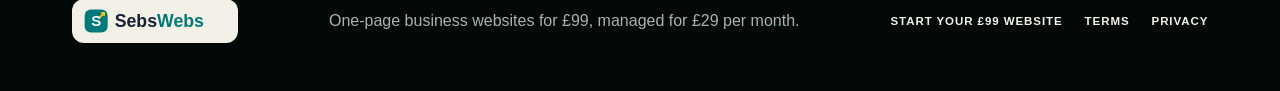
==== commit 3c764f15: "Update enquiry wording and privacy date" ====
--- a/privacy.html
+++ b/privacy.html
@@ -38,14 +38,14 @@
       <a href="index.html#contact">Contact</a>
     </nav>
 
-    <a class="header-cta" href="index.html#contact">Get a free quote</a>
+    <a class="header-cta" href="index.html#contact">Start your £99 website</a>
   </header>
 
   <main class="legal-main">
     <section class="legal-hero section-pad">
       <p class="eyebrow">Privacy policy</p>
       <h1>How SebsWebs handles personal information.</h1>
-      <p class="hero-text">Last updated: 14 July 2026. This notice explains what information SebsWebs collects, why it is used, who it may be shared with, how long it is kept and the rights available to you.</p>
+      <p class="hero-text">Last updated: 29 August 2026. This notice explains what information SebsWebs collects, why it is used, who it may be shared with, how long it is kept and the rights available to you.</p>
     </section>
 
     <section class="legal-content section-pad">
@@ -58,7 +58,7 @@
         <h2>Information collected</h2>
         <ul>
           <li>Your name, email address and any other contact details you choose to provide.</li>
-          <li>Business type, business town or area, website needs, package interest and enquiry messages.</li>
+          <li>Business type, business town or area, website goals, offer interest and enquiry messages.</li>
           <li>Project correspondence, quotes, approvals, invoices and support requests.</li>
           <li>Files and content supplied for a website project, such as logos, photographs, page text and business details.</li>
           <li>Website, domain, hosting or account information needed to deliver or support a project where you choose to provide it.</li>
@@ -135,9 +135,9 @@
     <a class="brand" href="index.html#home">
       <img src="assets/logo.svg" alt="SebsWebs">
     </a>
-    <p>Affordable websites for small Essex businesses.</p>
+    <p>One-page business websites for £99, managed for £29 per month.</p>
     <div class="footer-links">
-      <a href="index.html#contact">Get a free quote</a>
+      <a href="index.html#contact">Start your £99 website</a>
       <a href="terms.html">Terms</a>
       <a href="privacy.html">Privacy</a>
     </div>
--- a/styles.css
+++ b/styles.css
@@ -1,1043 +1,4 @@
-:root {
-  --ink: #142034;
-  --muted: #5a6575;
-  --teal: #007a78;
-  --teal-dark: #005f5d;
-  --mint: #e9f7f3;
-  --yellow: #ffc20f;
-  --yellow-dark: #e3a900;
-  --coral: #f2765c;
-  --line: #d9e3e4;
-  --surface: #ffffff;
-  --soft: #f6fbfa;
-  --shadow: 0 18px 50px rgba(20, 32, 52, 0.12);
-  --radius: 8px;
-}
-
-* {
-  box-sizing: border-box;
-}
-
-html {
-  scroll-behavior: smooth;
-}
-
-body {
-  margin: 0;
-  font-family: Inter, Arial, sans-serif;
-  color: var(--ink);
-  background: var(--surface);
-  overflow-x: hidden;
-}
-
-body.dialog-open {
-  overflow: hidden;
-}
-
-img {
-  display: block;
-  max-width: 100%;
-}
-
-a {
-  color: inherit;
-  text-decoration: none;
-}
-
-button,
-input,
-select,
-textarea {
-  font: inherit;
-}
-
-.section-pad {
-  padding: 88px clamp(20px, 5vw, 72px);
-}
-
-.site-header {
-  position: sticky;
-  top: 0;
-  z-index: 20;
-  display: grid;
-  grid-template-columns: auto 1fr auto;
-  align-items: center;
-  gap: 32px;
-  padding: 22px clamp(20px, 5vw, 72px);
-  background: rgba(255, 255, 255, 0.92);
-  backdrop-filter: blur(16px);
-  border-bottom: 1px solid transparent;
-  transition: border-color 180ms ease, box-shadow 180ms ease;
-}
-
-.site-header.is-scrolled {
-  border-bottom-color: rgba(0, 122, 120, 0.12);
-  box-shadow: 0 8px 30px rgba(20, 32, 52, 0.06);
-}
-
-.brand {
-  display: inline-flex;
-  align-items: center;
-  line-height: 0;
-}
-
-.brand img {
-  width: clamp(150px, 16vw, 190px);
-  height: auto;
-}
-
-.site-nav {
-  justify-self: center;
-  display: flex;
-  align-items: center;
-  gap: 34px;
-  font-size: 0.95rem;
-  font-weight: 600;
-}
-
-.site-nav a,
-.site-footer a {
-  transition: color 160ms ease;
-}
-
-.site-nav a:hover,
-.site-footer a:hover {
-  color: var(--teal);
-}
-
-.header-cta,
-.button {
-  display: inline-flex;
-  align-items: center;
-  justify-content: center;
-  gap: 10px;
-  min-height: 50px;
-  padding: 0 24px;
-  border-radius: 7px;
-  font-weight: 800;
-  border: 1px solid transparent;
-  cursor: pointer;
-  transition: transform 160ms ease, box-shadow 160ms ease, background 160ms ease;
-}
-
-.header-cta,
-.button.primary {
-  background: var(--yellow);
-  color: #111827;
-  box-shadow: 0 10px 24px rgba(255, 194, 15, 0.28);
-}
-
-.button.primary.dark {
-  background: var(--teal);
-  color: #fff;
-  box-shadow: 0 12px 26px rgba(0, 122, 120, 0.22);
-}
-
-.button.secondary {
-  color: var(--teal-dark);
-  background: #fff;
-  border-color: var(--teal);
-}
-
-.header-cta:hover,
-.button:hover {
-  transform: translateY(-2px);
-}
-
-.menu-toggle {
-  display: none;
-  width: 44px;
-  height: 44px;
-  padding: 0;
-  border: 1px solid var(--line);
-  border-radius: 7px;
-  background: #fff;
-}
-
-.menu-toggle span {
-  display: block;
-  width: 20px;
-  height: 2px;
-  margin: 4px auto;
-  background: var(--ink);
-}
-
-.hero {
-  min-height: calc(100vh - 88px);
-  display: grid;
-  grid-template-columns: minmax(0, 0.86fr) minmax(420px, 1.14fr);
-  gap: clamp(36px, 5vw, 78px);
-  align-items: center;
-  padding-top: 54px;
-  padding-bottom: 54px;
-  overflow: hidden;
-}
-
-.hero-copy {
-  max-width: 590px;
-}
-
-.eyebrow {
-  display: inline-flex;
-  width: fit-content;
-  margin: 0 0 28px;
-  padding: 8px 16px;
-  border: 1px solid rgba(0, 122, 120, 0.42);
-  border-radius: 999px;
-  color: var(--teal-dark);
-  background: rgba(233, 247, 243, 0.55);
-  font-size: 0.78rem;
-  font-weight: 800;
-  text-transform: uppercase;
-}
-
-h1,
-h2,
-h3,
-p {
-  margin-top: 0;
-}
-
-h1 {
-  margin-bottom: 26px;
-  font-size: clamp(3.1rem, 6vw, 5.7rem);
-  line-height: 1.06;
-  letter-spacing: 0;
-}
-
-h1::first-letter {
-  letter-spacing: 0;
-}
-
-h1 span {
-  color: var(--teal);
-}
-
-.hero h1 {
-  max-width: 12ch;
-}
-
-.hero h1::selection,
-.brand::selection {
-  background: var(--yellow);
-}
-
-.hero-text {
-  max-width: 540px;
-  color: var(--muted);
-  font-size: 1.15rem;
-  line-height: 1.72;
-}
-
-.hero-actions {
-  display: flex;
-  flex-wrap: wrap;
-  gap: 14px;
-  margin: 36px 0 42px;
-}
-
-.trust-list {
-  display: grid;
-  gap: 20px;
-  padding: 0;
-  margin: 0;
-  list-style: none;
-  color: #263449;
-}
-
-.trust-list li {
-  display: flex;
-  align-items: center;
-  gap: 14px;
-  font-weight: 600;
-}
-
-.trust-list span {
-  display: inline-grid;
-  place-items: center;
-  width: 34px;
-  height: 34px;
-  border-radius: 50%;
-  border: 1px solid var(--teal);
-  color: var(--teal);
-  font-size: 0.72rem;
-  font-weight: 800;
-}
-
-.hero-media {
-  position: relative;
-  min-height: 640px;
-}
-
-.hero-media img {
-  width: min(820px, 58vw);
-  min-height: 640px;
-  object-fit: cover;
-  border-radius: 8px 0 0 8px;
-  box-shadow: var(--shadow);
-}
-
-.proof {
-  background: linear-gradient(180deg, #ffffff 0%, var(--soft) 100%);
-  text-align: center;
-  border-top: 1px solid rgba(0, 122, 120, 0.08);
-}
-
-.proof > p {
-  margin-bottom: 42px;
-  color: #334155;
-  font-weight: 600;
-}
-
-.proof-grid {
-  display: grid;
-  grid-template-columns: repeat(4, 1fr);
-  gap: 28px;
-  max-width: 1080px;
-  margin: 0 auto;
-}
-
-.proof-grid div {
-  display: grid;
-  gap: 8px;
-}
-
-.proof-grid strong {
-  color: var(--teal);
-  font-size: clamp(2rem, 4vw, 3.2rem);
-}
-
-.proof-grid span {
-  color: var(--muted);
-  font-weight: 600;
-}
-
-.section-heading {
-  max-width: 760px;
-  margin-bottom: 46px;
-}
-
-.section-heading.compact {
-  max-width: 830px;
-  margin-left: auto;
-  margin-right: auto;
-  text-align: center;
-}
-
-h2 {
-  margin-bottom: 18px;
-  font-size: clamp(2.35rem, 4.2vw, 4.2rem);
-  line-height: 1.12;
-}
-
-.section-heading p:not(.eyebrow),
-.process-copy p,
-.contact-copy p {
-  color: var(--muted);
-  font-size: 1.08rem;
-  line-height: 1.7;
-}
-
-.service-grid,
-.example-grid {
-  display: grid;
-  grid-template-columns: repeat(3, 1fr);
-  gap: 24px;
-}
-
-.real-work-grid {
-  grid-template-columns: repeat(2, minmax(0, 1fr));
-  max-width: 960px;
-  margin: 0 auto;
-}
-
-.service-item,
-.example-item {
-  border: 1px solid var(--line);
-  border-radius: var(--radius);
-  background: #fff;
-}
-
-.service-item {
-  padding: 30px;
-}
-
-.service-item span,
-.example-item p,
-.price-column p {
-  color: var(--teal);
-  font-weight: 800;
-  text-transform: uppercase;
-  font-size: 0.78rem;
-}
-
-.service-item h3,
-.example-item h3 {
-  margin-bottom: 12px;
-  font-size: 1.35rem;
-}
-
-.service-item p {
-  color: var(--muted);
-  line-height: 1.65;
-}
-
-.examples {
-  background: var(--soft);
-}
-
-.example-item {
-  overflow: hidden;
-}
-
-.example-item img {
-  width: 100%;
-  aspect-ratio: 4 / 3;
-  object-fit: cover;
-}
-
-.example-item div {
-  padding: 24px;
-}
-
-.portfolio-item img {
-  padding: 34px;
-  background: #0d141f;
-  object-fit: contain;
-}
-
-.portfolio-item span {
-  display: block;
-  color: var(--muted);
-  line-height: 1.6;
-}
-
-.text-link {
-  display: inline-flex;
-  width: fit-content;
-  margin-top: 18px;
-  color: var(--teal);
-  font-weight: 800;
-}
-
-.text-link:hover {
-  color: var(--teal-dark);
-}
-
-.process-pricing {
-  display: grid;
-  grid-template-columns: 0.9fr 1.1fr;
-  gap: clamp(34px, 7vw, 96px);
-  align-items: center;
-  background: linear-gradient(180deg, #ffffff, #fbf6e8);
-}
-
-.process-copy {
-  max-width: 560px;
-}
-
-.process-copy .button {
-  margin-top: 20px;
-}
-
-.process-list {
-  display: grid;
-  gap: 30px;
-  margin: 0;
-  padding: 0;
-  list-style: none;
-}
-
-.process-list li {
-  display: grid;
-  grid-template-columns: 62px 1fr;
-  gap: 22px;
-  align-items: start;
-}
-
-.process-list span {
-  display: grid;
-  place-items: center;
-  width: 62px;
-  height: 62px;
-  border-radius: 50%;
-  color: #fff;
-  background: var(--teal);
-  font-size: 1.2rem;
-  font-weight: 800;
-  box-shadow: 0 14px 26px rgba(0, 122, 120, 0.2);
-}
-
-.process-list h3 {
-  margin-bottom: 7px;
-  font-size: 1.35rem;
-}
-
-.process-list p {
-  color: var(--muted);
-  line-height: 1.65;
-}
-
-.pricing {
-  background: #fff;
-}
-
-.pricing-panel {
-  position: relative;
-  display: grid;
-  grid-template-columns: repeat(3, 1fr);
-  max-width: 1180px;
-  margin: 0 auto;
-  border: 1px solid var(--line);
-  border-radius: var(--radius);
-  background: #fff;
-  box-shadow: 0 16px 42px rgba(20, 32, 52, 0.08);
-}
-
-.package-grid {
-  grid-template-columns: repeat(3, minmax(0, 1fr));
-  max-width: 1180px;
-  gap: 18px;
-  border: 0;
-  background: transparent;
-  box-shadow: none;
-}
-
-.price-column {
-  position: relative;
-  padding: 34px 28px;
-  min-height: 460px;
-}
-
-.price-column + .price-column {
-  border-left: 1px solid var(--line);
-}
-
-.package-grid .price-column {
-  border: 1px solid var(--line);
-  border-radius: var(--radius);
-  background: #fff;
-  box-shadow: 0 12px 30px rgba(20, 32, 52, 0.06);
-}
-
-.package-grid .price-column + .price-column {
-  border-left: 1px solid var(--line);
-}
-
-.price-column h3 {
-  margin-bottom: 12px;
-  color: var(--teal);
-  font-size: clamp(1.8rem, 2.4vw, 2.65rem);
-}
-
-.price-column span {
-  display: block;
-  min-height: 92px;
-  color: var(--muted);
-  line-height: 1.55;
-}
-
-.price-column ul {
-  display: grid;
-  gap: 13px;
-  margin: 26px 0 0;
-  padding-left: 18px;
-  color: #2f3d50;
-}
-
-.pricing-note {
-  max-width: 820px;
-  margin: 22px auto 0;
-  color: var(--muted);
-  font-size: 0.95rem;
-  line-height: 1.6;
-  text-align: center;
-}
-
-.care-options {
-  max-width: 1180px;
-  margin: 72px auto 0;
-}
-
-.care-options .section-heading {
-  margin-bottom: 32px;
-}
-
-.care-grid {
-  display: grid;
-  grid-template-columns: repeat(3, minmax(0, 1fr));
-  gap: 18px;
-}
-
-.care-item {
-  display: grid;
-  gap: 10px;
-  padding: 28px;
-  border: 1px solid var(--line);
-  border-radius: var(--radius);
-  background: #fff;
-}
-
-.care-item p {
-  margin-bottom: 0;
-  color: var(--teal);
-  font-size: 0.78rem;
-  font-weight: 800;
-  text-transform: uppercase;
-}
-
-.care-item h3 {
-  margin-bottom: 0;
-  font-size: clamp(1.8rem, 3vw, 2.5rem);
-}
-
-.care-item span {
-  color: var(--muted);
-  line-height: 1.55;
-}
-
-.payment-scope {
-  max-width: 1180px;
-  margin: 72px auto 0;
-  padding-top: 70px;
-  border-top: 1px solid var(--line);
-}
-
-.scope-grid {
-  display: grid;
-  grid-template-columns: repeat(3, minmax(0, 1fr));
-  gap: 18px;
-}
-
-.scope-item {
-  padding: 28px;
-  border: 1px solid var(--line);
-  border-radius: var(--radius);
-  background: var(--soft);
-}
-
-.scope-item p {
-  color: var(--teal);
-  font-size: 0.78rem;
-  font-weight: 800;
-  text-transform: uppercase;
-}
-
-.scope-item h3 {
-  margin-bottom: 12px;
-  font-size: 1.25rem;
-  line-height: 1.25;
-}
-
-.scope-item span {
-  color: var(--muted);
-  line-height: 1.6;
-}
-
-.featured {
-  background: linear-gradient(180deg, #fffdf3, #ffffff);
-}
-
-.badge {
-  position: absolute;
-  top: -18px;
-  left: 50%;
-  transform: translateX(-50%);
-  padding: 10px 16px;
-  border-radius: 999px;
-  background: var(--yellow);
-  color: #111827;
-  font-size: 0.75rem;
-  font-weight: 900;
-  text-transform: uppercase;
-}
-
-.contact {
-  display: grid;
-  grid-template-columns: 0.88fr 1.12fr;
-  gap: clamp(34px, 7vw, 92px);
-  align-items: start;
-  background: var(--mint);
-}
-
-.contact-copy {
-  max-width: 560px;
-}
-
-.quote-form {
-  display: grid;
-  gap: 18px;
-  padding: 32px;
-  border-radius: var(--radius);
-  background: #fff;
-  border: 1px solid rgba(0, 122, 120, 0.16);
-  box-shadow: 0 16px 34px rgba(20, 32, 52, 0.08);
-}
-
-.quote-form label {
-  display: grid;
-  gap: 8px;
-  color: #2d3b4f;
-  font-weight: 800;
-}
-
-.quote-form input,
-.quote-form select,
-.quote-form textarea {
-  width: 100%;
-  border: 1px solid var(--line);
-  border-radius: 7px;
-  padding: 14px 15px;
-  color: var(--ink);
-  background: #fff;
-  outline: none;
-  resize: vertical;
-}
-
-.quote-form input:focus,
-.quote-form select:focus,
-.quote-form textarea:focus {
-  border-color: var(--teal);
-  box-shadow: 0 0 0 4px rgba(0, 122, 120, 0.12);
-}
-
-.quote-form button:disabled {
-  cursor: wait;
-  opacity: 0.72;
-}
-
-.hidden-field {
-  display: none;
-}
-
-.form-note {
-  margin: 0;
-  color: var(--muted);
-  font-size: 0.92rem;
-  line-height: 1.5;
-}
-
-.form-note[data-state="success"] {
-  color: #146c43;
-  font-weight: 700;
-}
-
-.form-note[data-state="error"] {
-  color: #9b1c1c;
-  font-weight: 700;
-}
-
-.form-note[data-state="pending"] {
-  color: var(--teal);
-  font-weight: 700;
-}
-
-.form-dialog {
-  position: fixed;
-  inset: 0;
-  z-index: 80;
-  display: grid;
-  place-items: center;
-  padding: 22px;
-}
-
-.form-dialog[hidden] {
-  display: none;
-}
-
-.form-dialog-backdrop {
-  position: absolute;
-  inset: 0;
-  background: rgba(20, 32, 52, 0.56);
-}
-
-.form-dialog-panel {
-  position: relative;
-  z-index: 1;
-  width: min(100%, 440px);
-  padding: 30px;
-  border-radius: var(--radius);
-  background: #fff;
-  border: 1px solid rgba(0, 122, 120, 0.16);
-  box-shadow: 0 24px 70px rgba(20, 32, 52, 0.24);
-  text-align: center;
-}
-
-.form-dialog-icon {
-  display: inline-grid;
-  place-items: center;
-  width: 52px;
-  height: 52px;
-  margin-bottom: 18px;
-  border-radius: 50%;
-  background: var(--teal);
-  color: #fff;
-  font-size: 0.92rem;
-  font-weight: 900;
-  letter-spacing: 0.04em;
-}
-
-.form-dialog[data-state="error"] .form-dialog-icon {
-  background: #9b1c1c;
-}
-
-.form-dialog-panel h3 {
-  margin: 0 0 10px;
-  font-size: 1.35rem;
-}
-
-.form-dialog-panel p {
-  margin: 0 0 22px;
-  color: var(--muted);
-  line-height: 1.6;
-}
-
-.site-footer {
-  display: flex;
-  align-items: center;
-  justify-content: space-between;
-  gap: 24px;
-  padding: 34px clamp(20px, 5vw, 72px);
-  border-top: 1px solid var(--line);
-  color: var(--muted);
-}
-
-.site-footer .brand {
-  flex: 0 0 auto;
-}
-
-.site-footer .brand img {
-  width: 145px;
-}
-
-.site-footer a:last-child {
-  color: var(--teal);
-  font-weight: 800;
-}
-
-.footer-links {
-  display: flex;
-  align-items: center;
-  gap: 18px;
-  flex-wrap: wrap;
-}
-
-.footer-links a {
-  color: var(--teal);
-  font-weight: 800;
-}
-
-.legal-main {
-  max-width: 980px;
-  margin: 0 auto;
-}
-
-.legal-hero {
-  padding-bottom: 36px;
-}
-
-.legal-hero h1 {
-  max-width: 850px;
-  font-size: clamp(2.8rem, 5vw, 4.8rem);
-}
-
-.legal-content {
-  padding-top: 36px;
-}
-
-.legal-block {
-  padding: 28px 0;
-  border-top: 1px solid var(--line);
-}
-
-.legal-block h2 {
-  font-size: clamp(1.65rem, 3vw, 2.35rem);
-}
-
-.legal-block p,
-.legal-block li {
-  color: var(--muted);
-  line-height: 1.7;
-}
-
-.legal-block ul {
-  display: grid;
-  gap: 10px;
-  padding-left: 22px;
-}
-
-@media (max-width: 1020px) {
-  .site-header {
-    grid-template-columns: auto auto;
-    justify-content: space-between;
-  }
-
-  .menu-toggle {
-    display: block;
-    justify-self: end;
-    margin-left: auto;
-  }
-
-  .site-nav,
-  .header-cta {
-    display: none;
-  }
-
-  .site-header.is-open {
-    grid-template-columns: auto auto;
-  }
-
-  .site-header.is-open .site-nav {
-    grid-column: 1 / -1;
-    display: grid;
-    justify-self: stretch;
-    gap: 0;
-    padding: 10px 0;
-    border-top: 1px solid var(--line);
-  }
-
-  .site-header.is-open .site-nav a {
-    padding: 16px 0;
-  }
-
-  .hero,
-  .process-pricing,
-  .contact {
-    grid-template-columns: 1fr;
-  }
-
-  .hero {
-    min-height: auto;
-    padding-top: 48px;
-    width: 100%;
-    max-width: 100vw;
-  }
-
-  .hero h1 {
-    max-width: 11ch;
-  }
-
-  .hero-copy,
-  .hero-text,
-  .hero-actions {
-    width: 100%;
-    min-width: 0;
-  }
-
-  .hero-media {
-    min-height: 420px;
-  }
-
-  .hero-media img {
-    width: 100%;
-    min-height: 420px;
-    border-radius: var(--radius);
-  }
-
-  .service-grid,
-  .example-grid,
-  .pricing-panel,
-  .proof-grid,
-  .care-grid,
-  .scope-grid {
-    grid-template-columns: repeat(2, 1fr);
-  }
-
-  .price-column + .price-column {
-    border-left: 0;
-    border-top: 1px solid var(--line);
-  }
-
-  .package-grid .price-column,
-  .package-grid .price-column + .price-column {
-    border: 1px solid var(--line);
-  }
-}
-
-@media (max-width: 700px) {
-  .section-pad {
-    padding: 64px 20px;
-  }
-
-  .site-header {
-    padding: 18px 20px;
-  }
-
-  .brand {
-    max-width: 170px;
-  }
-
-  .brand img {
-    width: 150px;
-  }
-
-  .eyebrow {
-    max-width: 100%;
-    white-space: normal;
-  }
-
-  h1 {
-    font-size: clamp(2.65rem, 11.8vw, 3.35rem);
-    line-height: 1.08;
-  }
-
-  .hero h1 {
-    max-width: 100%;
-  }
-
-  .hero-copy,
-  .hero-text,
-  .hero-actions,
-  .trust-list {
-    max-width: calc(100vw - 40px);
-  }
-
-  .hero-text {
-    overflow-wrap: break-word;
-  }
-
-  .hero-actions,
-  .button,
-  .header-cta {
-    width: 100%;
-    max-width: 100%;
-  }
-
-  .proof-grid,
-  .service-grid,
-  .example-grid,
-  .pricing-panel,
-  .care-grid,
-  .scope-grid {
-    grid-template-columns: 1fr;
-  }
-
-  .price-column {
-    padding: 34px 26px;
-    min-height: auto;
-  }
-
-  .process-list li {
-    grid-template-columns: 48px 1fr;
-  }
-
-  .process-list span {
-    width: 48px;
-    height: 48px;
-  }
-
-  .quote-form {
-    padding: 24px;
-  }
-
-  .site-footer {
-    align-items: flex-start;
-    flex-direction: column;
-  }
-
-  .footer-links {
-    align-items: flex-start;
-    flex-direction: column;
-    gap: 10px;
-  }
-}
+@import url("styles-core.css");
+@import url("styles-home.css");
+@import url("styles-sections.css");
+@import url("styles-responsive.css");
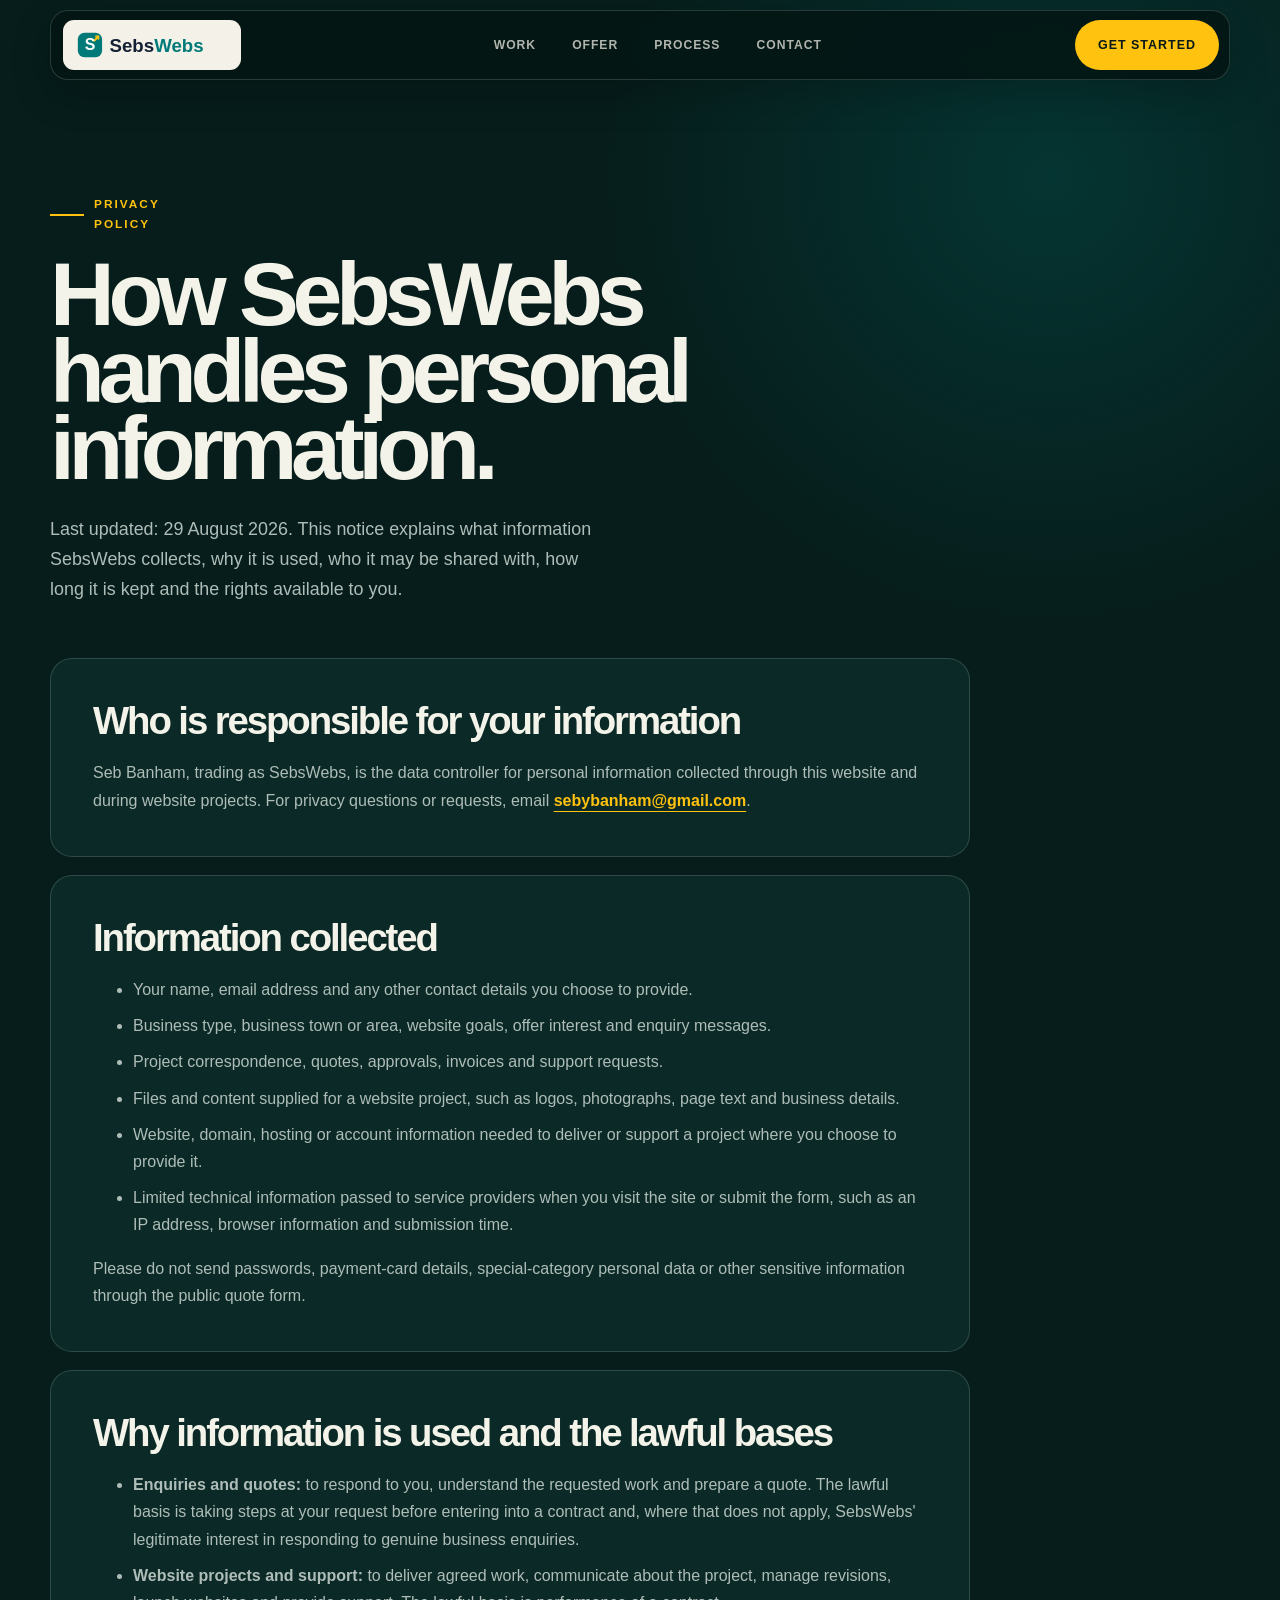
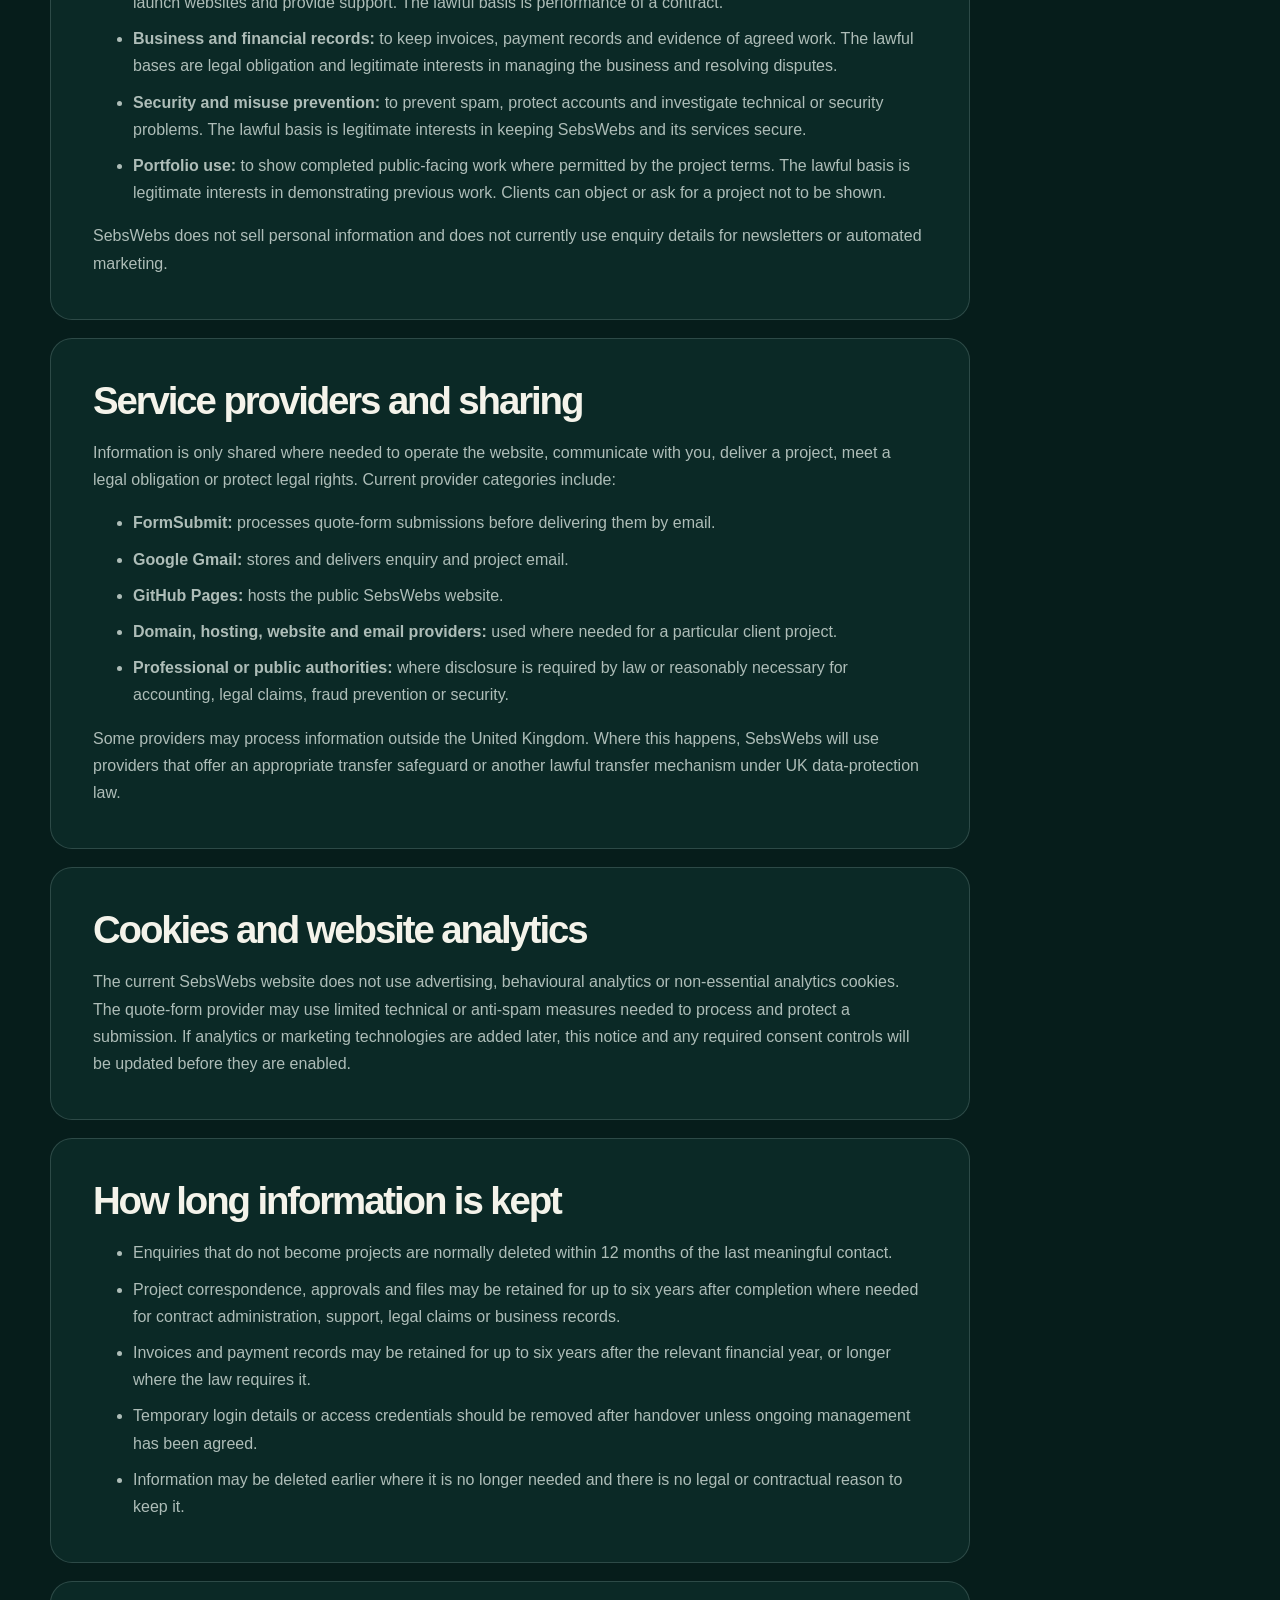
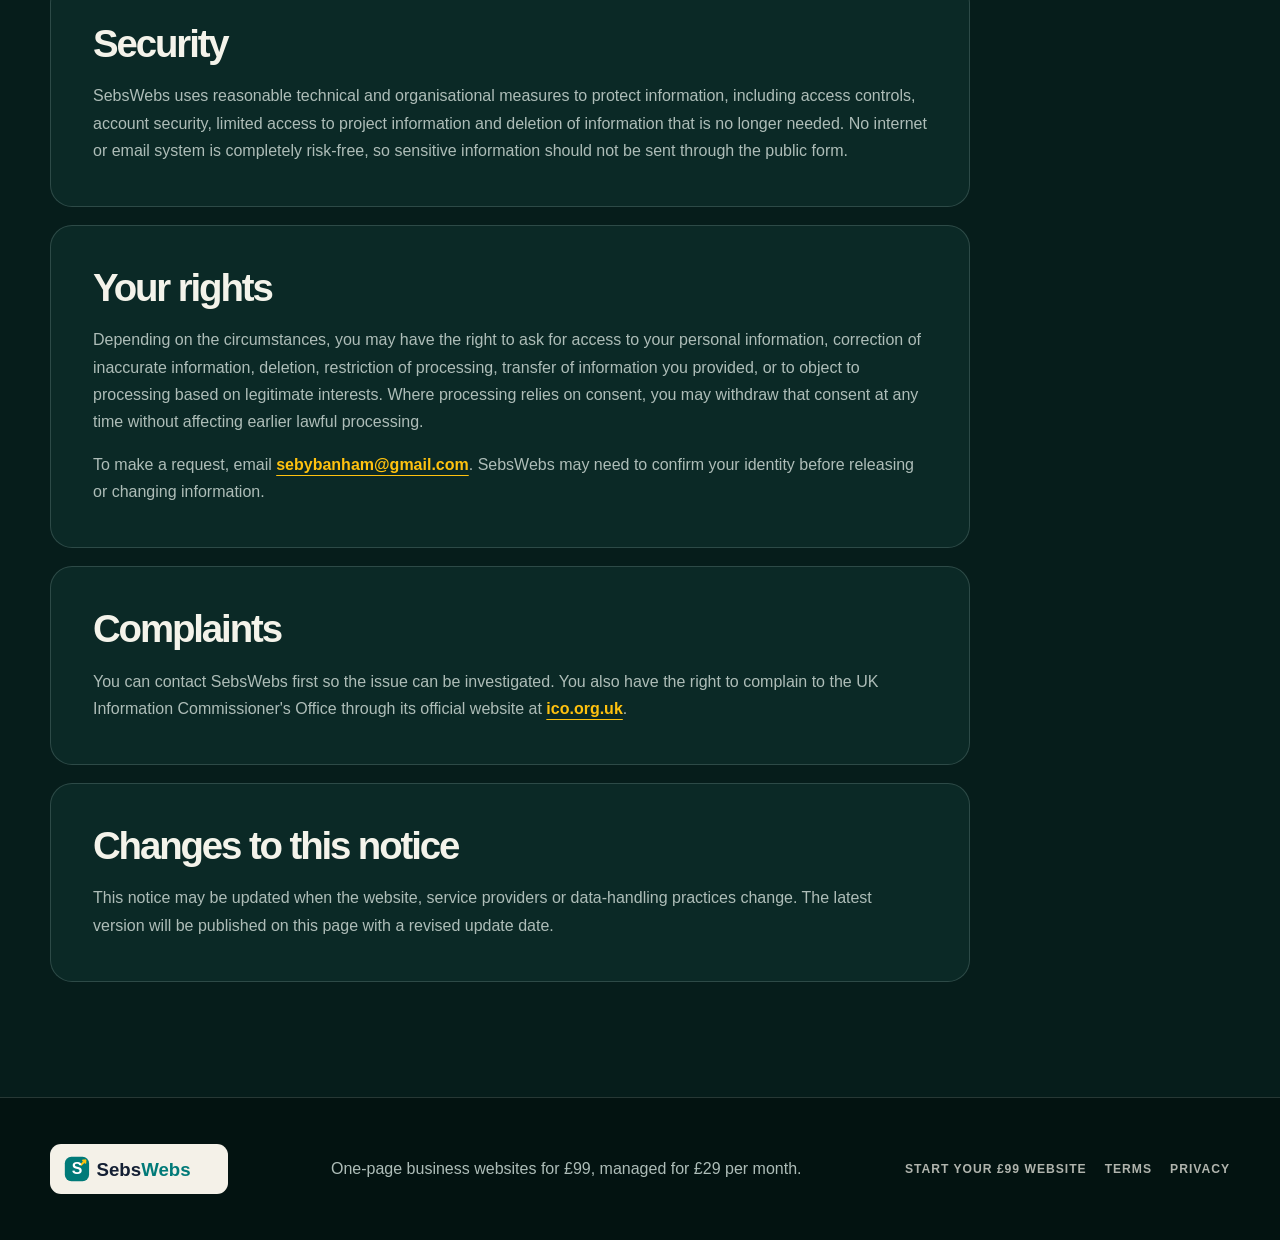
==== commit 66fa2ac1: "Align privacy.html with mobile homepage update" ====
--- a/privacy.html
+++ b/privacy.html
@@ -31,14 +31,13 @@
     </button>
 
     <nav class="site-nav" id="site-nav" aria-label="Main navigation">
-      <a href="index.html#services">Services</a>
-      <a href="index.html#pricing">Pricing</a>
-      <a href="index.html#examples">Examples</a>
+      <a href="index.html#examples">Work</a>
+      <a href="index.html#pricing">Offer</a>
       <a href="index.html#process">Process</a>
       <a href="index.html#contact">Contact</a>
     </nav>
 
-    <a class="header-cta" href="index.html#contact">Start your £99 website</a>
+    <a class="header-cta" href="index.html#contact">Get started</a>
   </header>
 
   <main class="legal-main">
--- a/styles.css
+++ b/styles.css
@@ -1,4 +1,1157 @@
-@import url("styles-core.css");
-@import url("styles-home.css");
-@import url("styles-sections.css");
-@import url("styles-responsive.css");
+:root {
+  --ink: #f4f3ea;
+  --ink-dark: #071918;
+  --muted: #aebdb8;
+  --muted-dark: #566763;
+  --surface: #061d1b;
+  --surface-2: #0b2926;
+  --paper: #f4f1e8;
+  --teal: #00a19b;
+  --teal-dark: #007a78;
+  --yellow: #ffc20f;
+  --line: rgba(223, 247, 240, 0.16);
+  --line-dark: rgba(7, 25, 24, 0.14);
+  --shadow: 0 24px 70px rgba(0, 0, 0, 0.24);
+  --radius: 24px;
+}
+
+* {
+  box-sizing: border-box;
+}
+
+html {
+  scroll-behavior: smooth;
+  overflow-x: hidden;
+}
+
+body {
+  min-width: 320px;
+  margin: 0;
+  overflow-x: hidden;
+  color: var(--ink);
+  background:
+    radial-gradient(circle at 82% 4%, rgba(0, 161, 155, 0.18), transparent 28rem),
+    var(--surface);
+  font-family: Inter, ui-sans-serif, -apple-system, BlinkMacSystemFont, "Segoe UI", sans-serif;
+  -webkit-font-smoothing: antialiased;
+}
+
+body.menu-open,
+body.dialog-open {
+  overflow: hidden;
+}
+
+[hidden] {
+  display: none !important;
+}
+
+a {
+  color: inherit;
+  text-decoration: none;
+}
+
+img {
+  display: block;
+  max-width: 100%;
+}
+
+button,
+input,
+select,
+textarea {
+  font: inherit;
+}
+
+button,
+a {
+  -webkit-tap-highlight-color: transparent;
+}
+
+:focus-visible {
+  outline: 3px solid var(--yellow);
+  outline-offset: 4px;
+}
+
+::selection {
+  color: var(--ink-dark);
+  background: var(--yellow);
+}
+
+.section-pad {
+  position: relative;
+  width: min(1180px, calc(100% - 48px));
+  margin-inline: auto;
+  padding: clamp(88px, 9vw, 132px) 0;
+}
+
+#examples,
+#pricing,
+#process,
+#contact {
+  scroll-margin-top: 92px;
+}
+
+.site-header {
+  position: sticky;
+  top: 10px;
+  z-index: 50;
+  display: grid;
+  grid-template-columns: auto 1fr auto;
+  align-items: center;
+  gap: clamp(20px, 3vw, 42px);
+  width: min(1180px, calc(100% - 24px));
+  min-height: 68px;
+  margin: 10px auto 0;
+  padding: 9px 10px 9px 12px;
+  border: 1px solid var(--line);
+  border-radius: 18px;
+  background: rgba(4, 22, 20, 0.88);
+  box-shadow: 0 14px 40px rgba(0, 0, 0, 0.2);
+  backdrop-filter: blur(18px) saturate(140%);
+}
+
+.site-header.is-scrolled {
+  background: rgba(3, 18, 17, 0.96);
+}
+
+.brand {
+  display: inline-flex;
+  width: fit-content;
+  padding: 8px 12px;
+  border-radius: 11px;
+  background: var(--paper);
+  line-height: 0;
+}
+
+.brand img {
+  width: clamp(126px, 12vw, 158px);
+  height: auto;
+}
+
+.site-nav {
+  display: flex;
+  justify-self: center;
+  align-items: center;
+  gap: clamp(20px, 3vw, 36px);
+}
+
+.site-nav a,
+.footer-links a {
+  color: rgba(244, 243, 234, 0.72);
+  font-size: 0.76rem;
+  font-weight: 800;
+  letter-spacing: 0.08em;
+  text-transform: uppercase;
+}
+
+.site-nav a:hover,
+.site-nav a.is-active,
+.footer-links a:hover {
+  color: var(--yellow);
+}
+
+.header-cta,
+.button {
+  display: inline-flex;
+  align-items: center;
+  justify-content: center;
+  gap: 10px;
+  min-height: 50px;
+  padding: 0 22px;
+  border: 1px solid transparent;
+  border-radius: 999px;
+  font-size: 0.78rem;
+  font-weight: 900;
+  letter-spacing: 0.08em;
+  text-align: center;
+  text-transform: uppercase;
+  transition: transform 180ms ease, background 180ms ease, border-color 180ms ease;
+}
+
+.header-cta,
+.button.primary {
+  color: var(--ink-dark);
+  background: var(--yellow);
+}
+
+.header-cta:hover,
+.button.primary:hover {
+  transform: translateY(-2px);
+  background: #ffd13f;
+}
+
+.button.secondary {
+  color: var(--ink);
+  border-color: rgba(244, 243, 234, 0.28);
+  background: transparent;
+}
+
+.button.secondary:hover {
+  border-color: var(--teal);
+  background: rgba(0, 161, 155, 0.1);
+}
+
+.button.dark {
+  color: var(--ink);
+  background: var(--ink-dark);
+}
+
+.button.dark:hover {
+  background: #12312e;
+}
+
+.menu-toggle {
+  display: none;
+  width: 46px;
+  height: 46px;
+  padding: 0;
+  border: 1px solid rgba(244, 243, 234, 0.24);
+  border-radius: 50%;
+  color: var(--ink);
+  background: transparent;
+}
+
+.menu-toggle span {
+  display: block;
+  width: 19px;
+  height: 2px;
+  margin: 4px auto;
+  border-radius: 2px;
+  background: currentColor;
+  transition: transform 180ms ease, opacity 180ms ease;
+}
+
+.site-header.is-open .menu-toggle span:first-child {
+  transform: translateY(6px) rotate(45deg);
+}
+
+.site-header.is-open .menu-toggle span:nth-child(2) {
+  opacity: 0;
+}
+
+.site-header.is-open .menu-toggle span:last-child {
+  transform: translateY(-6px) rotate(-45deg);
+}
+
+.eyebrow {
+  display: inline-flex;
+  align-items: center;
+  gap: 10px;
+  width: fit-content;
+  margin: 0 0 22px;
+  color: var(--yellow);
+  font-size: 0.74rem;
+  font-weight: 900;
+  letter-spacing: 0.17em;
+  text-transform: uppercase;
+}
+
+.eyebrow::before {
+  content: "";
+  flex: 0 0 34px;
+  height: 2px;
+  background: currentColor;
+}
+
+h1,
+h2,
+h3,
+p {
+  margin-top: 0;
+}
+
+h1,
+h2,
+h3 {
+  overflow-wrap: break-word;
+  text-wrap: balance;
+}
+
+h1 {
+  max-width: 8.5ch;
+  margin-bottom: 28px;
+  font-size: clamp(4.6rem, 8.1vw, 7.9rem);
+  font-weight: 900;
+  line-height: 0.86;
+  letter-spacing: -0.07em;
+}
+
+h1 span {
+  color: var(--teal);
+}
+
+h2 {
+  margin-bottom: 24px;
+  font-size: clamp(3rem, 5.5vw, 5.25rem);
+  font-weight: 900;
+  line-height: 0.94;
+  letter-spacing: -0.055em;
+}
+
+h3 {
+  margin-bottom: 12px;
+  font-size: clamp(1.45rem, 2.2vw, 2.1rem);
+  line-height: 1.05;
+  letter-spacing: -0.035em;
+}
+
+p {
+  line-height: 1.65;
+}
+
+.hero {
+  display: grid;
+  grid-template-columns: minmax(0, 0.92fr) minmax(400px, 1.08fr);
+  align-items: center;
+  gap: clamp(48px, 7vw, 92px);
+  min-height: calc(100svh - 88px);
+  padding-top: clamp(72px, 8vw, 112px);
+}
+
+.hero-copy {
+  min-width: 0;
+}
+
+.hero-text {
+  max-width: 560px;
+  margin-bottom: 0;
+  color: var(--muted);
+  font-size: clamp(1rem, 1.4vw, 1.16rem);
+}
+
+.hero-actions {
+  display: flex;
+  flex-wrap: wrap;
+  gap: 12px;
+  margin: 34px 0;
+}
+
+.trust-list {
+  display: flex;
+  flex-wrap: wrap;
+  gap: 10px 24px;
+  margin: 0;
+  padding: 0;
+  color: rgba(244, 243, 234, 0.7);
+  font-size: 0.82rem;
+  list-style: none;
+}
+
+.trust-list li {
+  position: relative;
+  padding-left: 16px;
+}
+
+.trust-list li::before {
+  content: "";
+  position: absolute;
+  top: 0.55em;
+  left: 0;
+  width: 6px;
+  height: 6px;
+  border-radius: 50%;
+  background: var(--teal);
+}
+
+.hero-media {
+  min-width: 0;
+}
+
+.hero-media img {
+  width: 100%;
+  height: clamp(480px, 62vh, 680px);
+  object-fit: cover;
+  border: 1px solid var(--line);
+  border-radius: 42px 12px 42px 12px;
+  box-shadow: var(--shadow);
+}
+
+.section-heading {
+  max-width: 800px;
+  margin-bottom: clamp(38px, 5vw, 64px);
+}
+
+.section-heading.compact {
+  text-align: left;
+}
+
+.examples,
+.pricing,
+.contact {
+  width: 100%;
+  padding-inline: max(24px, calc((100vw - 1180px) / 2));
+}
+
+.examples {
+  color: var(--ink-dark);
+  background: var(--paper);
+}
+
+.examples .eyebrow,
+.contact .eyebrow {
+  color: var(--teal-dark);
+}
+
+.real-work-grid {
+  display: grid;
+  grid-template-columns: repeat(2, minmax(0, 1fr));
+  gap: 24px;
+}
+
+.example-item {
+  min-width: 0;
+  overflow: hidden;
+  border: 1px solid var(--line-dark);
+  border-radius: var(--radius);
+  background: #fff;
+  box-shadow: 0 20px 54px rgba(7, 25, 24, 0.1);
+}
+
+.example-item img {
+  width: 100%;
+  aspect-ratio: 16 / 10;
+  object-fit: cover;
+  background: var(--surface);
+}
+
+.example-item div {
+  padding: clamp(24px, 3.5vw, 38px);
+}
+
+.example-item p {
+  margin-bottom: 14px;
+  color: var(--teal-dark);
+  font-size: 0.72rem;
+  font-weight: 900;
+  letter-spacing: 0.13em;
+  text-transform: uppercase;
+}
+
+.example-item span {
+  display: block;
+  color: var(--muted-dark);
+  line-height: 1.6;
+}
+
+.text-link {
+  display: inline-flex;
+  align-items: center;
+  gap: 8px;
+  margin-top: 20px;
+  color: var(--teal-dark);
+  font-size: 0.76rem;
+  font-weight: 900;
+  letter-spacing: 0.1em;
+  text-decoration: underline;
+  text-decoration-thickness: 1px;
+  text-underline-offset: 5px;
+  text-transform: uppercase;
+}
+
+.pricing {
+  background:
+    radial-gradient(circle at 80% 0, rgba(0, 161, 155, 0.16), transparent 28rem),
+    var(--surface-2);
+}
+
+.offer-card {
+  display: grid;
+  grid-template-columns: minmax(0, 1fr) minmax(260px, 0.82fr);
+  gap: clamp(30px, 5vw, 64px);
+  align-items: center;
+  max-width: 920px;
+  padding: clamp(28px, 5vw, 58px);
+  border-radius: 30px;
+  color: var(--ink-dark);
+  background: var(--yellow);
+  box-shadow: var(--shadow);
+}
+
+.offer-prices {
+  display: grid;
+  grid-template-columns: repeat(2, minmax(0, 1fr));
+}
+
+.offer-prices > div {
+  min-width: 0;
+  padding-right: clamp(16px, 3vw, 34px);
+}
+
+.offer-prices > div + div {
+  padding-right: 0;
+  padding-left: clamp(16px, 3vw, 34px);
+  border-left: 1px solid rgba(7, 25, 24, 0.24);
+}
+
+.offer-prices span,
+.offer-prices small {
+  display: block;
+  font-size: 0.7rem;
+  font-weight: 900;
+  letter-spacing: 0.1em;
+  text-transform: uppercase;
+}
+
+.offer-prices strong {
+  display: block;
+  margin: 8px 0 4px;
+  font-size: clamp(3.4rem, 7vw, 6.5rem);
+  line-height: 0.9;
+  letter-spacing: -0.07em;
+}
+
+.offer-list {
+  display: grid;
+  gap: 13px;
+  margin: 0 0 28px;
+  padding: 0;
+  list-style: none;
+}
+
+.offer-list li {
+  position: relative;
+  padding-left: 23px;
+  line-height: 1.45;
+}
+
+.offer-list li::before {
+  content: "✓";
+  position: absolute;
+  left: 0;
+  font-weight: 900;
+}
+
+.offer-card .button {
+  justify-self: start;
+}
+
+.pricing-note {
+  max-width: 760px;
+  margin: 24px 0 0;
+  color: var(--muted);
+  font-size: 0.88rem;
+}
+
+.pricing-note a {
+  color: var(--yellow);
+  font-weight: 800;
+  text-decoration: underline;
+  text-underline-offset: 3px;
+}
+
+.process-pricing {
+  display: grid;
+  grid-template-columns: minmax(0, 0.75fr) minmax(460px, 1.25fr);
+  gap: clamp(48px, 8vw, 110px);
+  align-items: start;
+}
+
+.process-copy {
+  position: sticky;
+  top: 112px;
+}
+
+.process-list {
+  display: grid;
+  margin: 0;
+  padding: 0;
+  list-style: none;
+}
+
+.process-list li {
+  display: grid;
+  grid-template-columns: 62px 1fr;
+  gap: 24px;
+  min-width: 0;
+  padding: 30px 0;
+  border-bottom: 1px solid var(--line);
+}
+
+.process-list li:first-child {
+  padding-top: 0;
+}
+
+.process-list > li > span {
+  display: grid;
+  place-items: center;
+  width: 62px;
+  height: 62px;
+  border: 1px solid rgba(0, 161, 155, 0.58);
+  border-radius: 50%;
+  color: var(--yellow);
+  font-weight: 900;
+}
+
+.process-list p {
+  max-width: 52ch;
+  margin-bottom: 0;
+  color: var(--muted);
+}
+
+.contact {
+  display: grid;
+  grid-template-columns: minmax(0, 0.78fr) minmax(460px, 1.22fr);
+  gap: clamp(48px, 8vw, 110px);
+  align-items: start;
+  color: var(--ink-dark);
+  background: var(--paper);
+}
+
+.contact-copy {
+  position: sticky;
+  top: 112px;
+}
+
+.contact-copy p {
+  max-width: 44ch;
+  color: var(--muted-dark);
+}
+
+.quote-form {
+  position: relative;
+  display: grid;
+  grid-template-columns: repeat(2, minmax(0, 1fr));
+  gap: 24px 18px;
+  min-width: 0;
+  padding: clamp(26px, 4vw, 44px);
+  border-radius: 28px;
+  color: var(--ink);
+  background: var(--surface);
+  box-shadow: 0 28px 72px rgba(7, 25, 24, 0.22);
+}
+
+.quote-form label {
+  display: grid;
+  gap: 9px;
+  min-width: 0;
+  color: rgba(244, 243, 234, 0.8);
+  font-size: 0.72rem;
+  font-weight: 900;
+  letter-spacing: 0.11em;
+  text-transform: uppercase;
+}
+
+.quote-form label:nth-of-type(3),
+.quote-form label:nth-of-type(4),
+.quote-form .button,
+.quote-form .form-note {
+  grid-column: 1 / -1;
+}
+
+.quote-form input,
+.quote-form select,
+.quote-form textarea {
+  width: 100%;
+  min-width: 0;
+  padding: 14px 2px;
+  border: 0;
+  border-bottom: 1px solid rgba(223, 247, 240, 0.28);
+  border-radius: 0;
+  color: var(--ink);
+  background: transparent;
+  outline: none;
+  font-size: 1rem;
+  letter-spacing: 0;
+  text-transform: none;
+}
+
+.quote-form textarea {
+  resize: vertical;
+}
+
+.quote-form input::placeholder,
+.quote-form textarea::placeholder {
+  color: rgba(244, 243, 234, 0.38);
+}
+
+.quote-form input:focus,
+.quote-form select:focus,
+.quote-form textarea:focus {
+  border-color: var(--yellow);
+}
+
+.quote-form .button {
+  width: 100%;
+  border: 0;
+  cursor: pointer;
+}
+
+.quote-form button:disabled {
+  cursor: wait;
+  opacity: 0.68;
+}
+
+.field-help,
+.form-note {
+  color: rgba(244, 243, 234, 0.5);
+  font-size: 0.76rem;
+  font-weight: 500;
+  letter-spacing: 0;
+  line-height: 1.55;
+  text-transform: none;
+}
+
+.form-note {
+  margin: 0;
+}
+
+.form-policy-link {
+  color: var(--yellow);
+  font-weight: 800;
+  text-decoration: underline;
+  text-underline-offset: 3px;
+}
+
+.hidden-field {
+  position: absolute !important;
+  left: -9999px !important;
+  width: 1px !important;
+  height: 1px !important;
+  overflow: hidden !important;
+}
+
+.form-dialog {
+  position: fixed;
+  inset: 0;
+  z-index: 100;
+  display: grid;
+  place-items: center;
+  padding: 20px;
+}
+
+.form-dialog-backdrop {
+  position: absolute;
+  inset: 0;
+  background: rgba(2, 14, 13, 0.78);
+  backdrop-filter: blur(10px);
+}
+
+.form-dialog-panel {
+  position: relative;
+  width: min(460px, 100%);
+  padding: 34px;
+  border: 1px solid var(--line);
+  border-radius: 24px;
+  color: var(--ink);
+  background: var(--surface-2);
+  box-shadow: var(--shadow);
+}
+
+.form-dialog-panel h3 {
+  margin-top: 18px;
+}
+
+.form-dialog-panel p {
+  color: var(--muted);
+}
+
+.form-dialog-icon {
+  display: grid;
+  place-items: center;
+  width: 52px;
+  height: 52px;
+  border-radius: 50%;
+  color: var(--ink-dark);
+  background: var(--yellow);
+  font-weight: 900;
+}
+
+.site-footer {
+  display: grid;
+  grid-template-columns: auto 1fr auto;
+  align-items: center;
+  gap: 28px;
+  padding: 46px max(24px, calc((100vw - 1180px) / 2));
+  border-top: 1px solid var(--line);
+  color: var(--muted);
+  background: #031311;
+}
+
+.site-footer p {
+  margin: 0;
+  text-align: center;
+}
+
+.footer-links {
+  display: flex;
+  flex-wrap: wrap;
+  justify-content: flex-end;
+  gap: 18px;
+}
+
+.legal-main {
+  min-height: 70vh;
+}
+
+.legal-hero {
+  padding-bottom: 54px;
+}
+
+.legal-hero h1,
+.legal-page h1 {
+  max-width: 13ch;
+  font-size: clamp(3.4rem, 7vw, 6.5rem);
+}
+
+.legal-content {
+  display: grid;
+  gap: 18px;
+  padding-top: 0;
+}
+
+.legal-block {
+  max-width: 920px;
+  padding: clamp(24px, 4vw, 42px);
+  border: 1px solid var(--line);
+  border-radius: 22px;
+  background: var(--surface-2);
+}
+
+.legal-block h2 {
+  margin-bottom: 18px;
+  font-size: clamp(1.65rem, 3vw, 2.55rem);
+  line-height: 1.05;
+}
+
+.legal-block p,
+.legal-block li {
+  color: var(--muted);
+  line-height: 1.7;
+}
+
+.legal-block p:last-child,
+.legal-block ul:last-child {
+  margin-bottom: 0;
+}
+
+.legal-block li + li {
+  margin-top: 9px;
+}
+
+.legal-block .text-link {
+  margin-top: 0;
+  color: var(--yellow);
+  font-size: inherit;
+  letter-spacing: 0;
+  text-transform: none;
+}
+
+.legal-page {
+  display: flex;
+  flex-direction: column;
+  justify-content: center;
+  min-height: calc(100svh - 180px);
+}
+
+.legal-page > p:not(.eyebrow) {
+  max-width: 60ch;
+  color: var(--muted);
+}
+
+.legal-page .button {
+  align-self: flex-start;
+  margin-top: 18px;
+}
+
+@media (max-width: 900px) {
+  .site-header {
+    grid-template-columns: auto auto;
+    justify-content: space-between;
+  }
+
+  .menu-toggle {
+    display: block;
+  }
+
+  .site-nav,
+  .header-cta {
+    display: none;
+  }
+
+  .site-header.is-open .site-nav {
+    position: absolute;
+    top: calc(100% + 8px);
+    right: 0;
+    left: 0;
+    display: grid;
+    gap: 0;
+    padding: 8px 20px;
+    overflow: hidden;
+    border: 1px solid var(--line);
+    border-radius: 18px;
+    background: rgba(3, 18, 17, 0.98);
+    box-shadow: var(--shadow);
+  }
+
+  .site-header.is-open .site-nav a {
+    min-height: 58px;
+    display: flex;
+    align-items: center;
+    border-bottom: 1px solid var(--line);
+    color: var(--ink);
+    font-size: 1rem;
+  }
+
+  .site-header.is-open .site-nav a:last-child {
+    border-bottom: 0;
+  }
+
+  .hero,
+  .process-pricing,
+  .contact {
+    grid-template-columns: 1fr;
+  }
+
+  .hero {
+    min-height: auto;
+  }
+
+  .hero h1 {
+    max-width: 9ch;
+  }
+
+  .hero-media img {
+    height: min(64svh, 560px);
+  }
+
+  .offer-card {
+    grid-template-columns: 1fr;
+  }
+
+  .process-copy,
+  .contact-copy {
+    position: static;
+  }
+
+  .contact {
+    gap: 42px;
+  }
+}
+
+@media (max-width: 640px) {
+  .section-pad {
+    width: calc(100% - 32px);
+    padding: 72px 0;
+  }
+
+  #examples,
+  #pricing,
+  #process,
+  #contact {
+    scroll-margin-top: 82px;
+  }
+
+  .site-header {
+    top: 8px;
+    width: calc(100% - 20px);
+    min-height: 60px;
+    margin-top: 8px;
+    padding: 7px 8px 7px 9px;
+    border-radius: 16px;
+  }
+
+  .brand {
+    padding: 7px 10px;
+    border-radius: 10px;
+  }
+
+  .brand img {
+    width: 118px;
+  }
+
+  .menu-toggle {
+    width: 44px;
+    height: 44px;
+  }
+
+  .eyebrow {
+    gap: 8px;
+    margin-bottom: 18px;
+    font-size: 0.68rem;
+    letter-spacing: 0.14em;
+  }
+
+  .eyebrow::before {
+    flex-basis: 26px;
+  }
+
+  h1,
+  .legal-hero h1,
+  .legal-page h1 {
+    max-width: 9ch;
+    font-size: clamp(3.1rem, 14.5vw, 4.15rem);
+    line-height: 0.9;
+    letter-spacing: -0.065em;
+  }
+
+  h2 {
+    max-width: 100%;
+    font-size: clamp(2.35rem, 10.5vw, 3.15rem);
+    line-height: 0.96;
+    letter-spacing: -0.05em;
+  }
+
+  h3 {
+    font-size: 1.5rem;
+  }
+
+  .hero {
+    gap: 42px;
+    padding-top: 62px;
+  }
+
+  .hero-text {
+    font-size: 1rem;
+    line-height: 1.58;
+  }
+
+  .hero-actions {
+    display: grid;
+    margin: 28px 0;
+  }
+
+  .hero-actions .button,
+  .offer-card .button {
+    width: 100%;
+  }
+
+  .trust-list {
+    display: grid;
+    gap: 10px;
+  }
+
+  .hero-media img {
+    height: auto;
+    aspect-ratio: 4 / 3;
+    border-radius: 25px 8px 25px 8px;
+  }
+
+  .examples,
+  .pricing,
+  .contact {
+    width: 100%;
+    padding-inline: 16px;
+  }
+
+  .real-work-grid {
+    grid-template-columns: 1fr;
+  }
+
+  .example-item div {
+    padding: 24px;
+  }
+
+  .offer-card {
+    gap: 28px;
+    padding: 26px 22px;
+    border-radius: 24px;
+  }
+
+  .offer-prices strong {
+    font-size: clamp(2.9rem, 16vw, 4.15rem);
+  }
+
+  .offer-prices span,
+  .offer-prices small {
+    font-size: 0.62rem;
+    letter-spacing: 0.08em;
+  }
+
+  .offer-list {
+    gap: 11px;
+    font-size: 0.93rem;
+  }
+
+  .process-list li {
+    grid-template-columns: 48px minmax(0, 1fr);
+    gap: 16px;
+    padding: 24px 0;
+  }
+
+  .process-list > li > span {
+    width: 48px;
+    height: 48px;
+  }
+
+  .process-list p {
+    font-size: 0.94rem;
+    line-height: 1.55;
+  }
+
+  .quote-form {
+    grid-template-columns: 1fr;
+    gap: 22px;
+    padding: 26px 22px;
+    border-radius: 24px;
+  }
+
+  .quote-form label,
+  .quote-form label:nth-of-type(3),
+  .quote-form label:nth-of-type(4),
+  .quote-form .button,
+  .quote-form .form-note {
+    grid-column: 1;
+  }
+
+  .quote-form input,
+  .quote-form textarea {
+    min-height: 48px;
+    font-size: 16px;
+  }
+
+  .quote-form textarea {
+    min-height: 130px;
+  }
+
+  .site-footer {
+    grid-template-columns: 1fr;
+    justify-items: start;
+    gap: 22px;
+    padding: 42px 20px 64px;
+  }
+
+  .site-footer p {
+    text-align: left;
+  }
+
+  .footer-links {
+    justify-content: flex-start;
+  }
+
+  .legal-hero {
+    padding-top: 64px;
+  }
+
+  .legal-block {
+    padding: 24px 20px;
+    border-radius: 18px;
+  }
+
+  .legal-block h2 {
+    font-size: 1.7rem;
+  }
+
+  .legal-block ul {
+    padding-left: 20px;
+  }
+
+  .legal-page {
+    min-height: calc(100svh - 150px);
+  }
+
+  .form-dialog-panel {
+    padding: 28px 22px;
+  }
+}
+
+@media (prefers-reduced-motion: reduce) {
+  html {
+    scroll-behavior: auto;
+  }
+
+  *,
+  *::before,
+  *::after {
+    transition-duration: 0.01ms !important;
+  }
+}
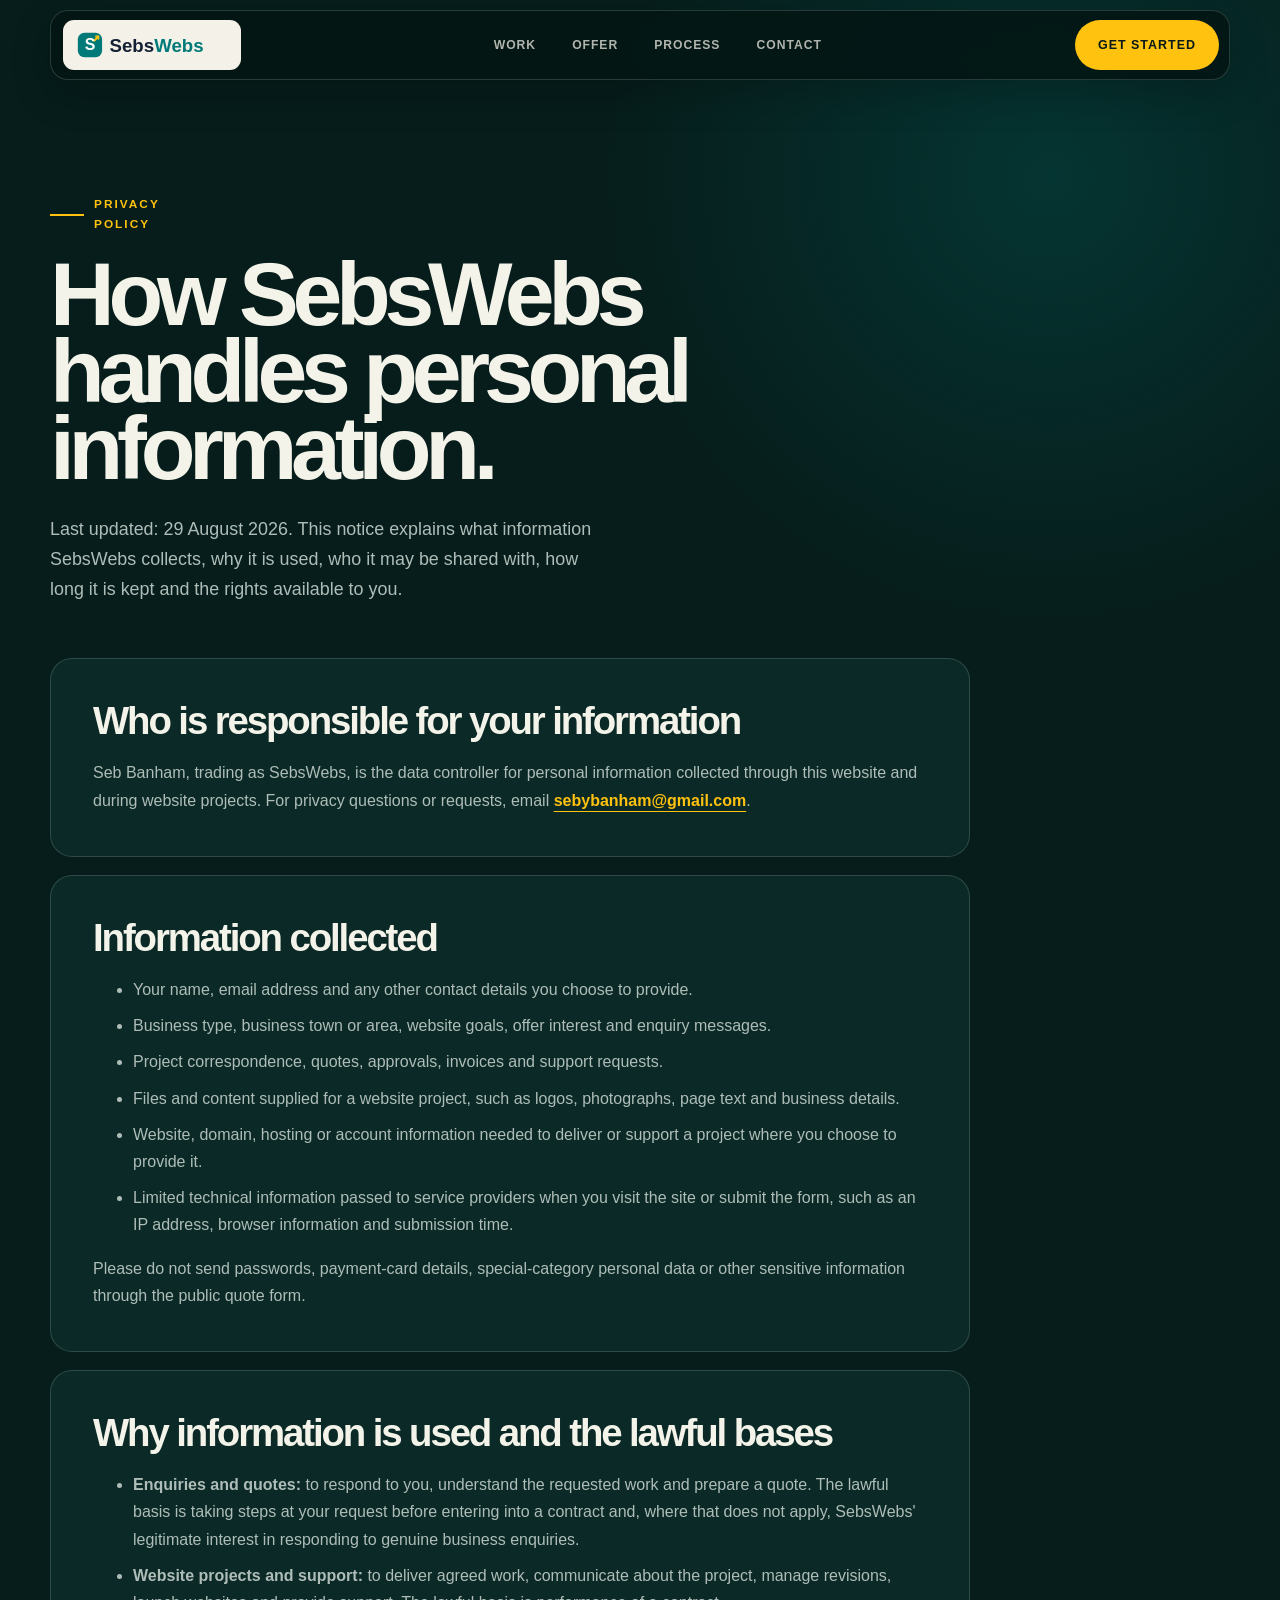
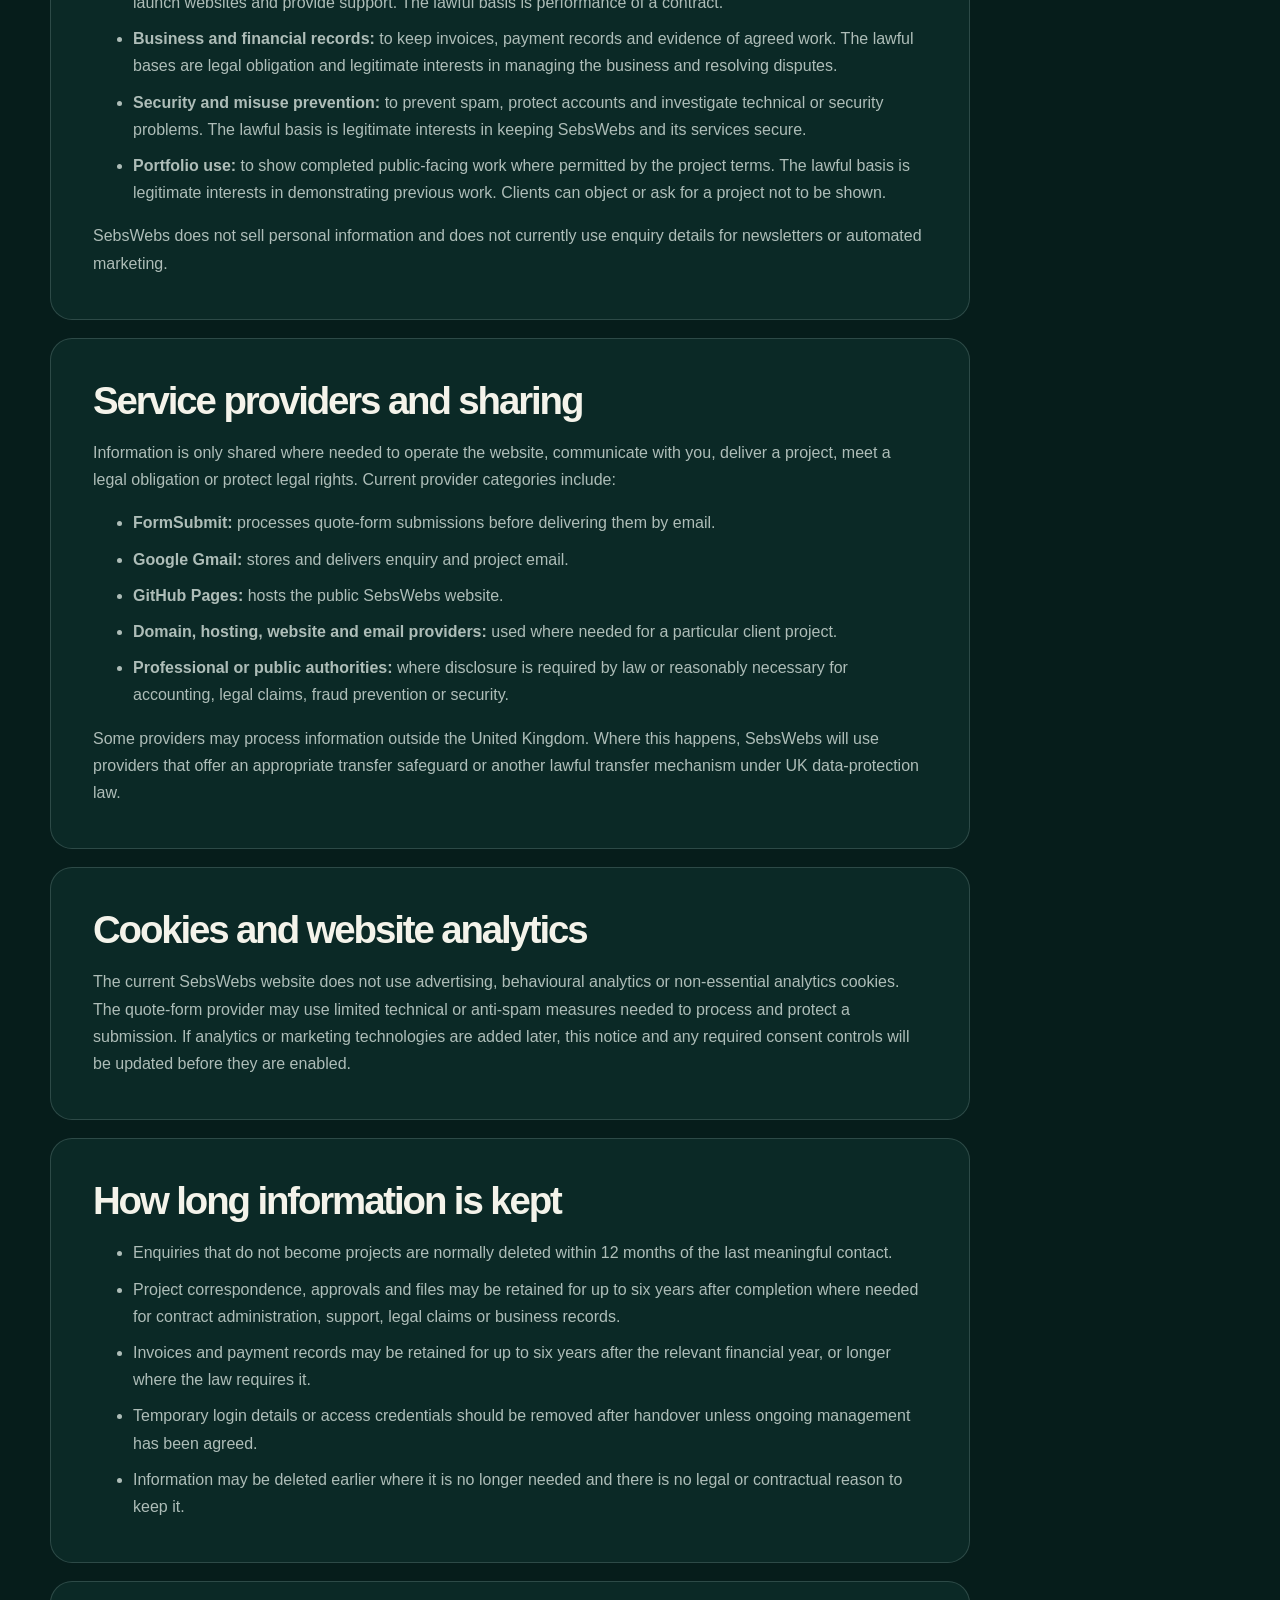
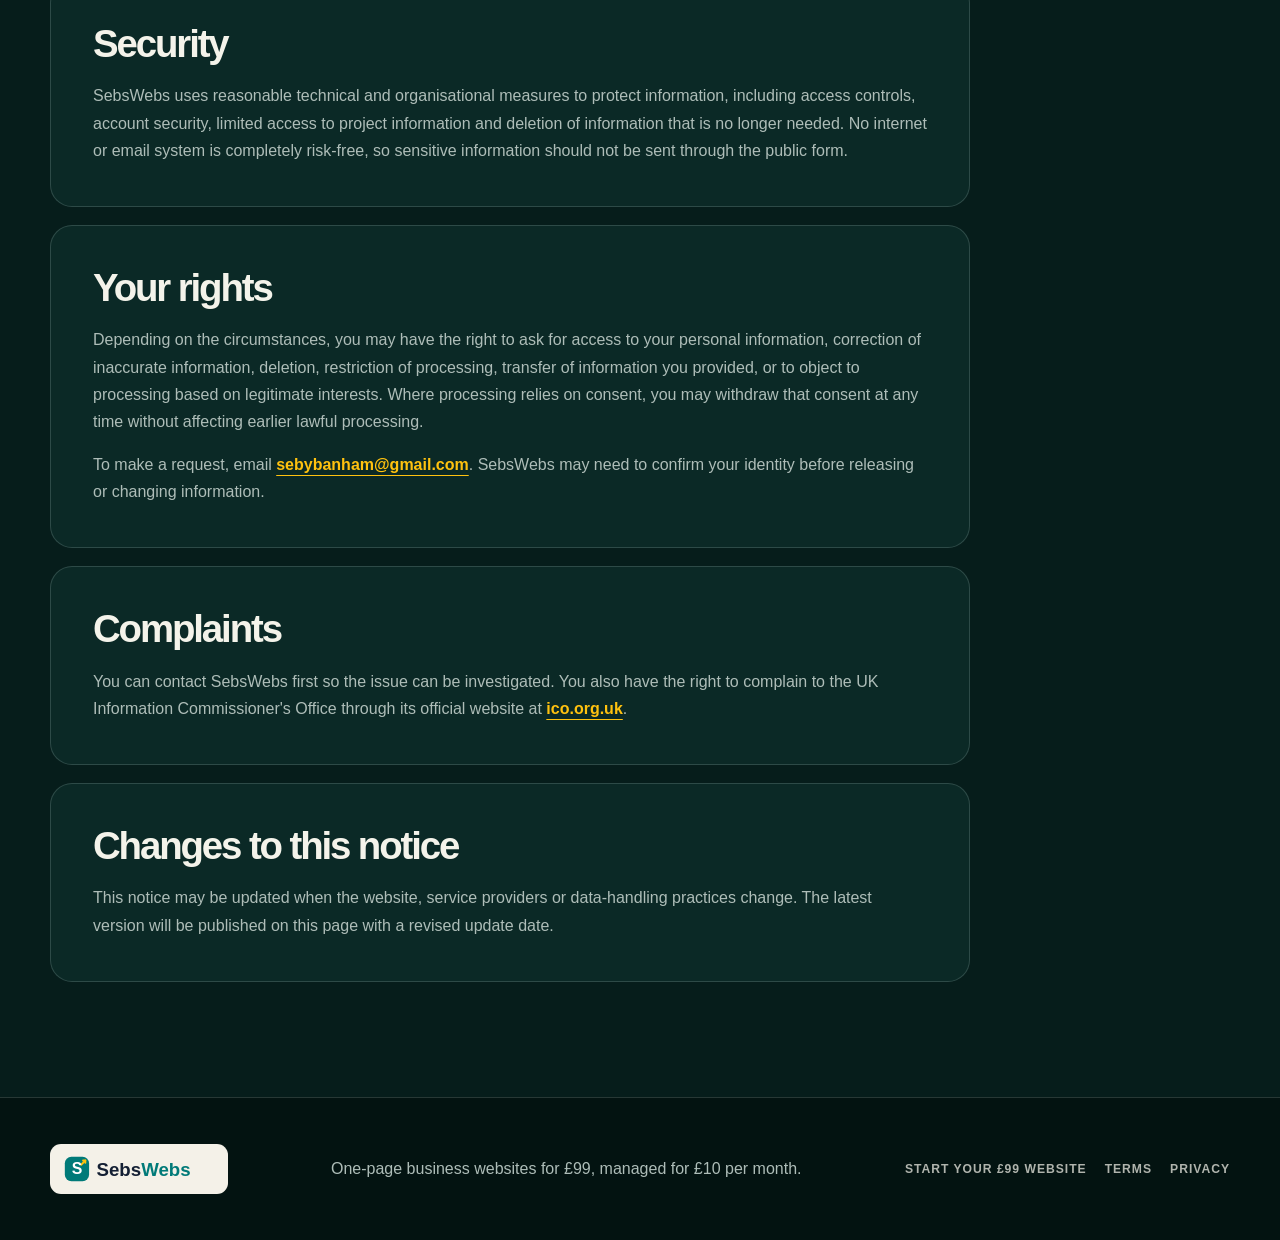
==== commit 1868ceb6: "Update managed hosting price to £10 in privacy.html" ====
--- a/privacy.html
+++ b/privacy.html
@@ -134,7 +134,7 @@
     <a class="brand" href="index.html#home">
       <img src="assets/logo.svg" alt="SebsWebs">
     </a>
-    <p>One-page business websites for £99, managed for £29 per month.</p>
+    <p>One-page business websites for £99, managed for £10 per month.</p>
     <div class="footer-links">
       <a href="index.html#contact">Start your £99 website</a>
       <a href="terms.html">Terms</a>
--- a/styles.css
+++ b/styles.css
@@ -22,12 +22,14 @@
 html {
   scroll-behavior: smooth;
   overflow-x: hidden;
+  overflow-x: clip;
 }
 
 body {
   min-width: 320px;
   margin: 0;
   overflow-x: hidden;
+  overflow-x: clip;
   color: var(--ink);
   background:
     radial-gradient(circle at 82% 4%, rgba(0, 161, 155, 0.18), transparent 28rem),
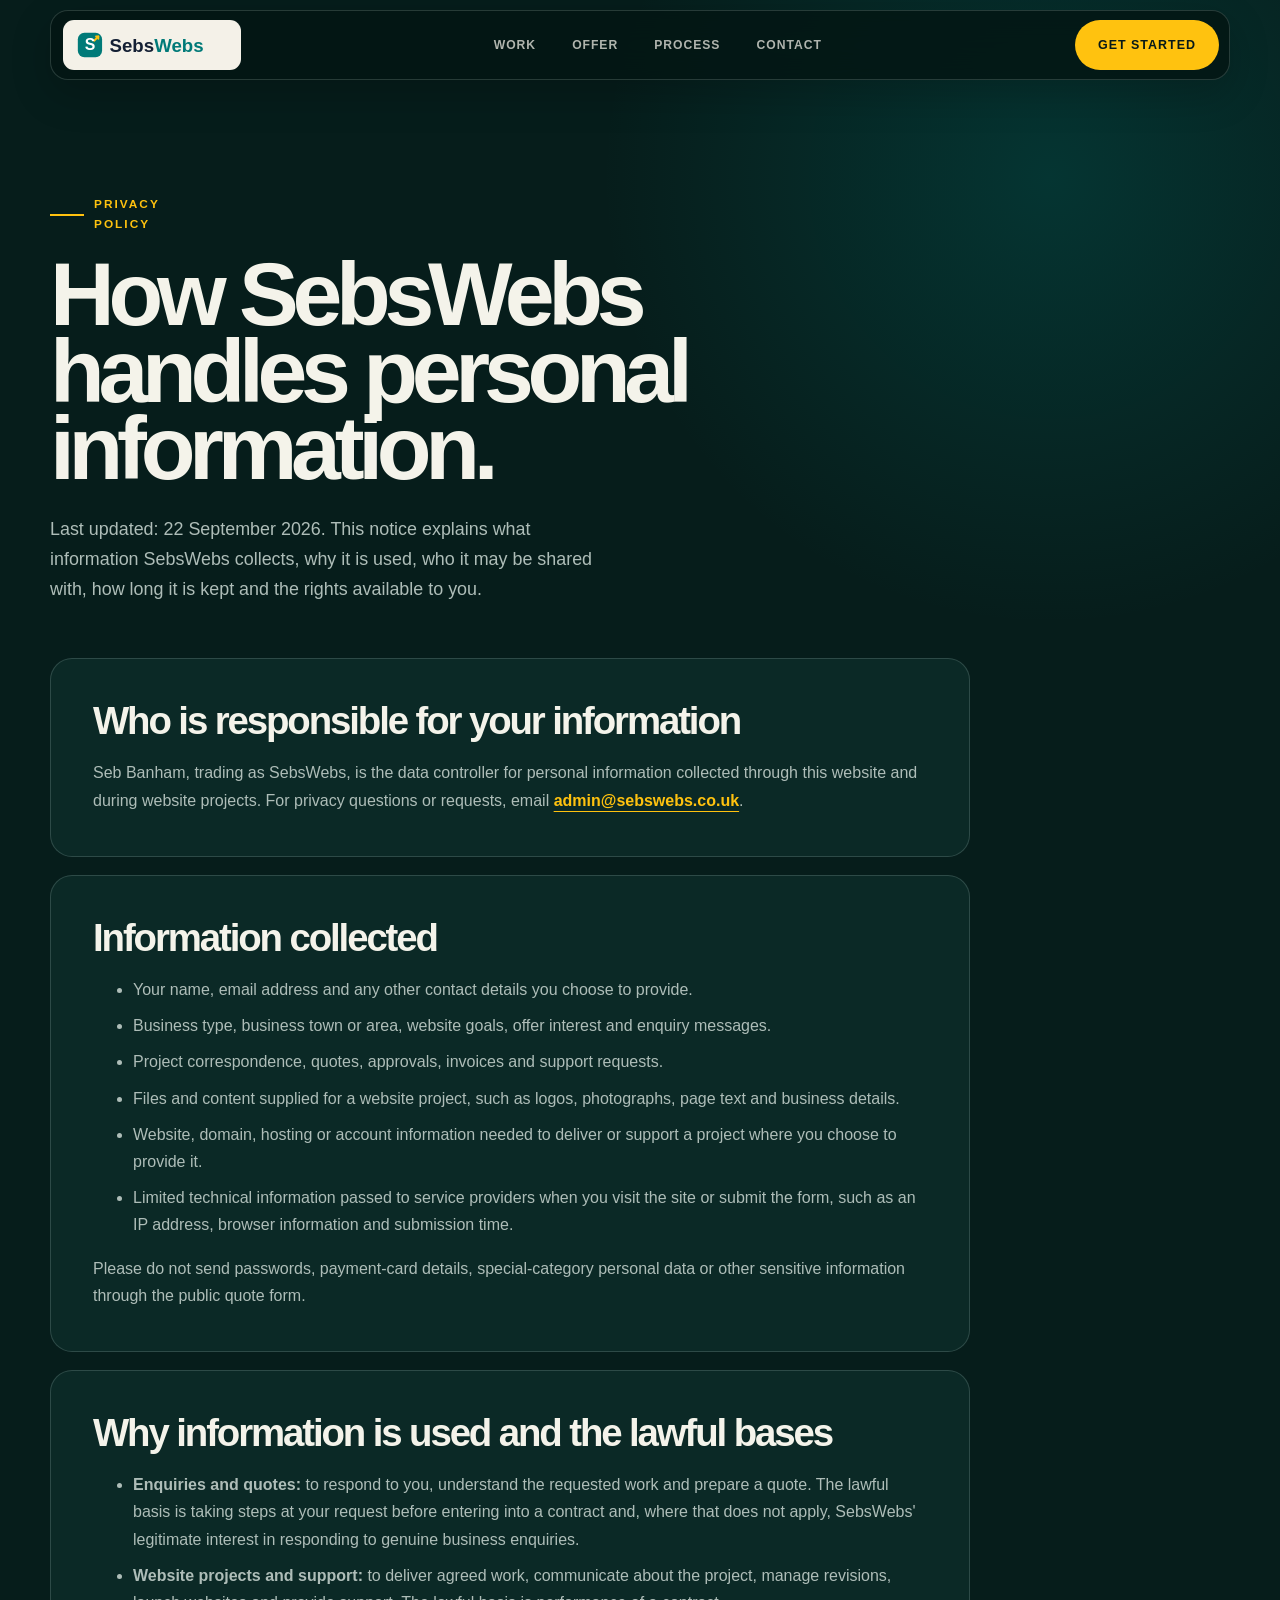
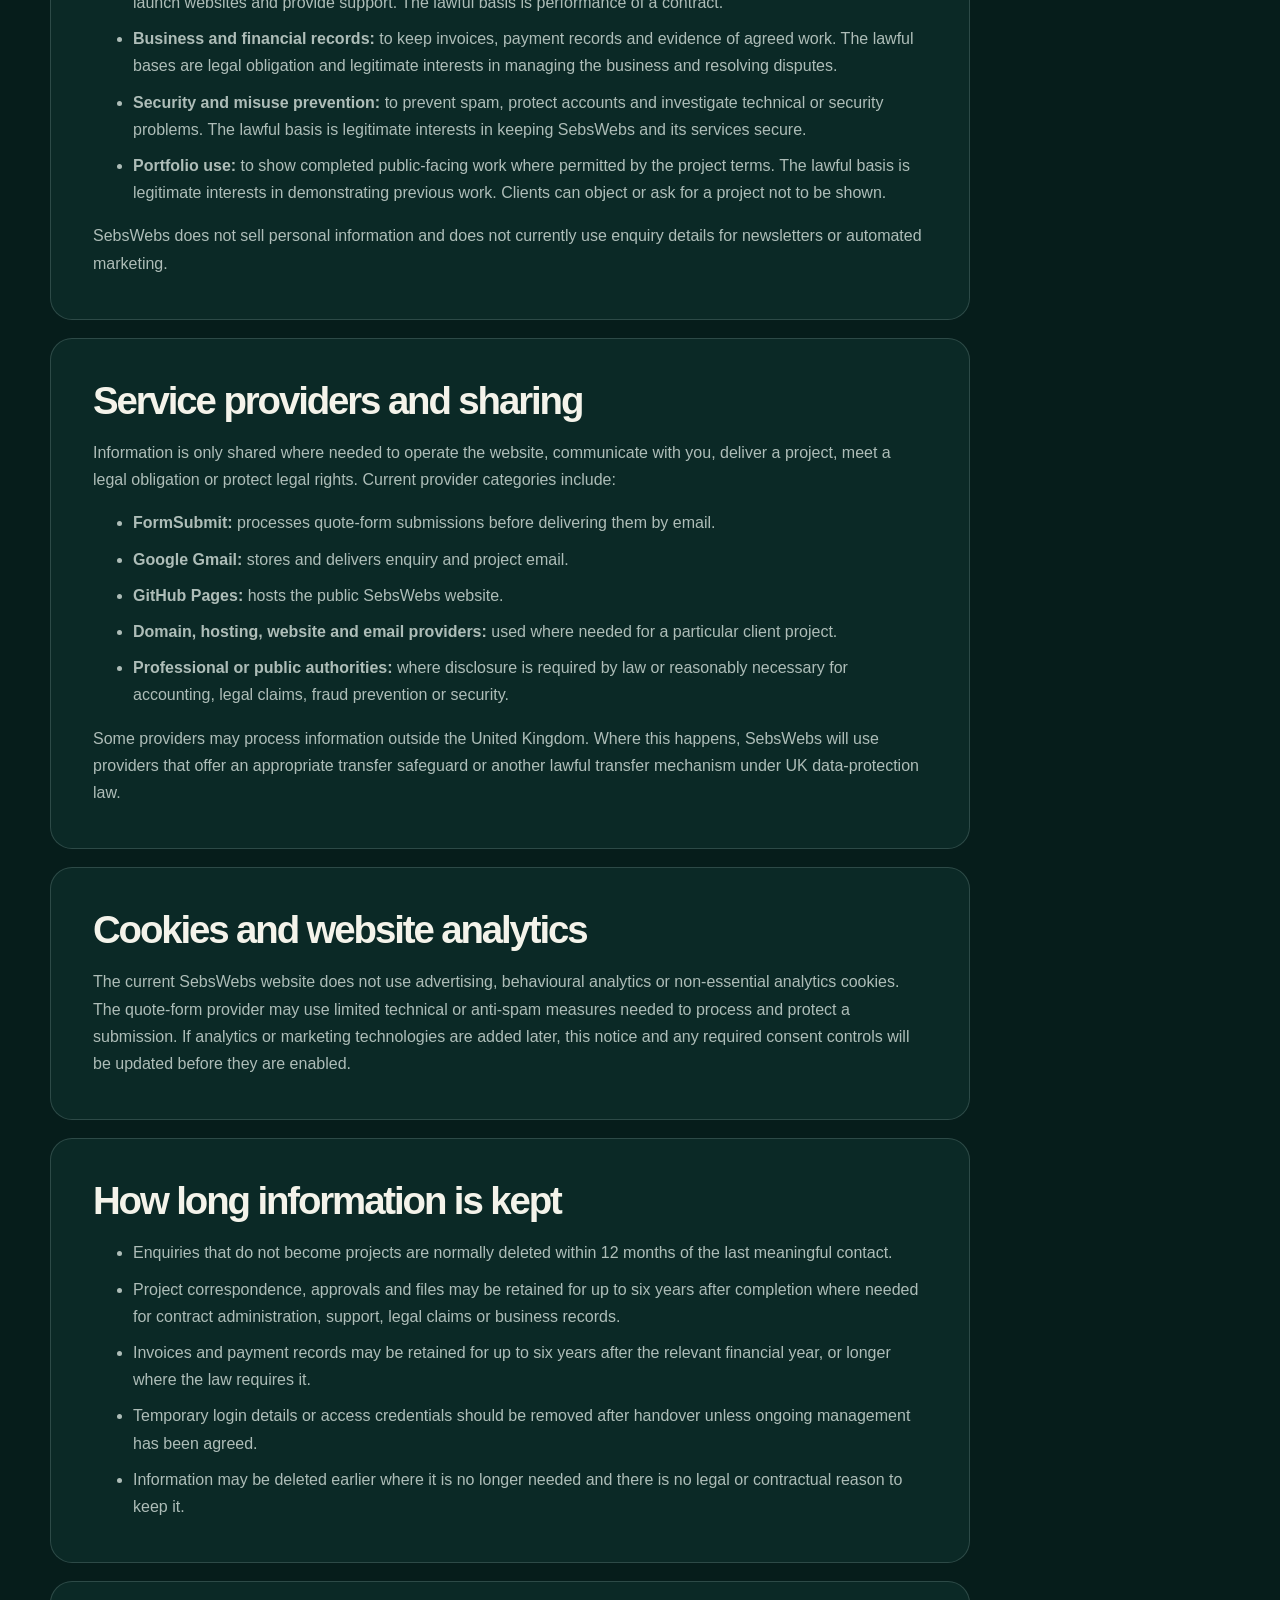
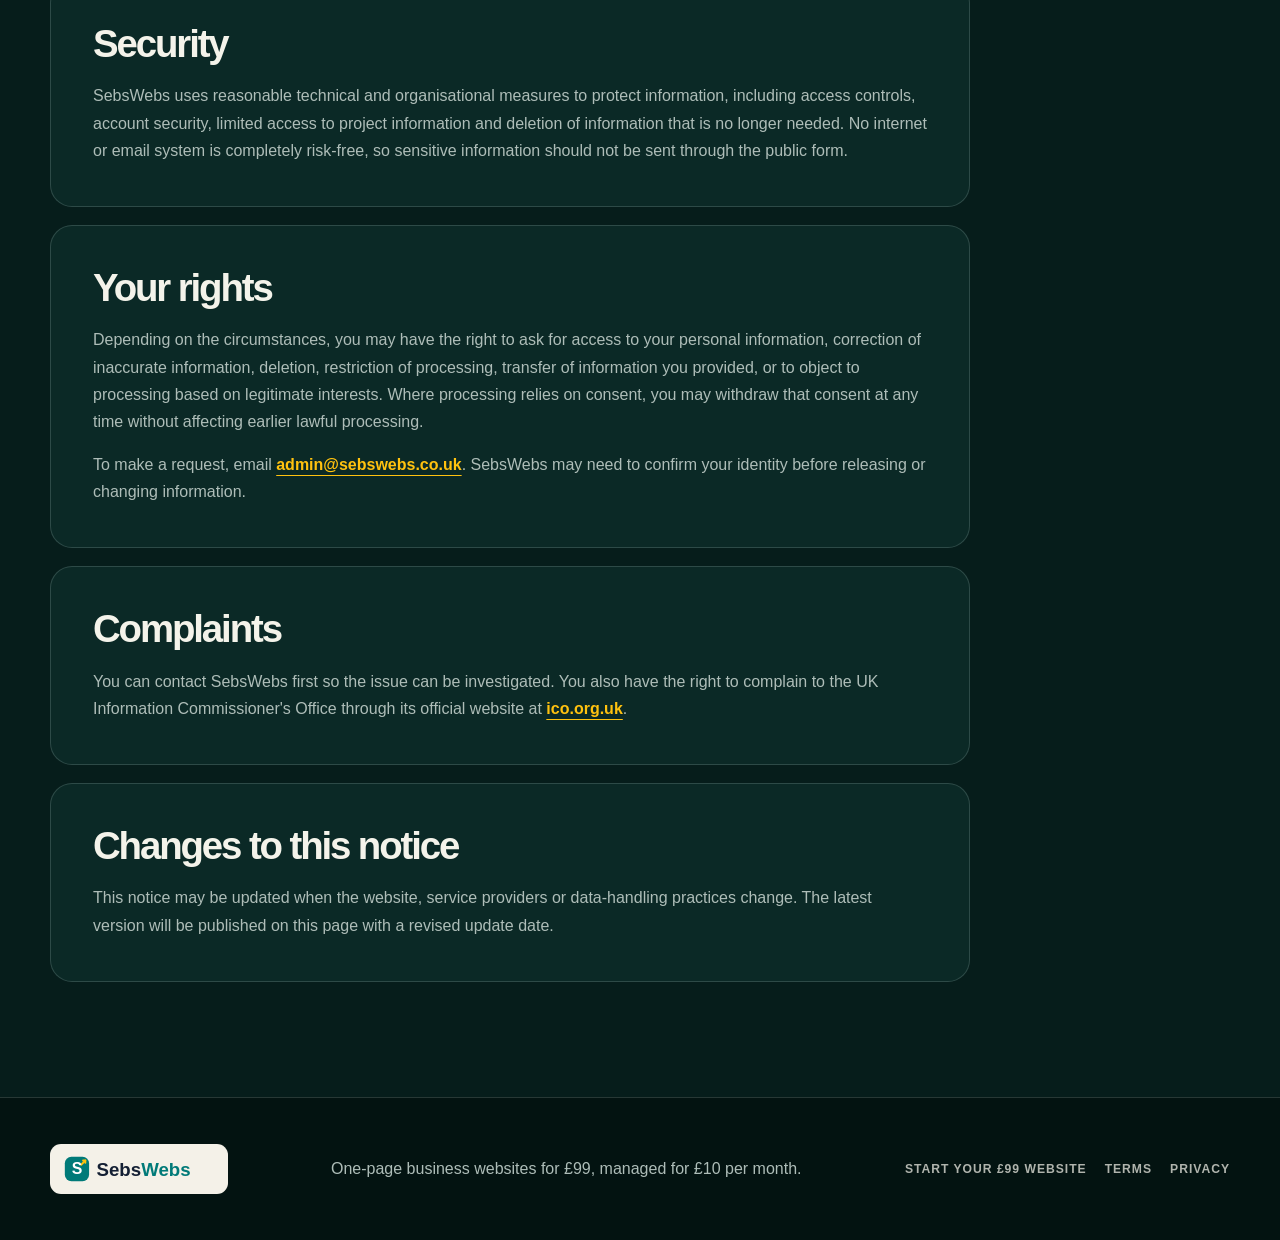
==== commit 9b3c6b97: "Use branded SebsWebs email in privacy policy" ====
--- a/privacy.html
+++ b/privacy.html
@@ -44,13 +44,13 @@
     <section class="legal-hero section-pad">
       <p class="eyebrow">Privacy policy</p>
       <h1>How SebsWebs handles personal information.</h1>
-      <p class="hero-text">Last updated: 29 August 2026. This notice explains what information SebsWebs collects, why it is used, who it may be shared with, how long it is kept and the rights available to you.</p>
+      <p class="hero-text">Last updated: 22 September 2026. This notice explains what information SebsWebs collects, why it is used, who it may be shared with, how long it is kept and the rights available to you.</p>
     </section>
 
     <section class="legal-content section-pad">
       <article class="legal-block">
         <h2>Who is responsible for your information</h2>
-        <p>Seb Banham, trading as SebsWebs, is the data controller for personal information collected through this website and during website projects. For privacy questions or requests, email <a class="text-link" href="mailto:sebybanham@gmail.com">sebybanham@gmail.com</a>.</p>
+        <p>Seb Banham, trading as SebsWebs, is the data controller for personal information collected through this website and during website projects. For privacy questions or requests, email <a class="text-link" href="mailto:admin@sebswebs.co.uk">admin@sebswebs.co.uk</a>.</p>
       </article>
 
       <article class="legal-block">
@@ -115,7 +115,7 @@
       <article class="legal-block">
         <h2>Your rights</h2>
         <p>Depending on the circumstances, you may have the right to ask for access to your personal information, correction of inaccurate information, deletion, restriction of processing, transfer of information you provided, or to object to processing based on legitimate interests. Where processing relies on consent, you may withdraw that consent at any time without affecting earlier lawful processing.</p>
-        <p>To make a request, email <a class="text-link" href="mailto:sebybanham@gmail.com">sebybanham@gmail.com</a>. SebsWebs may need to confirm your identity before releasing or changing information.</p>
+        <p>To make a request, email <a class="text-link" href="mailto:admin@sebswebs.co.uk">admin@sebswebs.co.uk</a>. SebsWebs may need to confirm your identity before releasing or changing information.</p>
       </article>
 
       <article class="legal-block">
